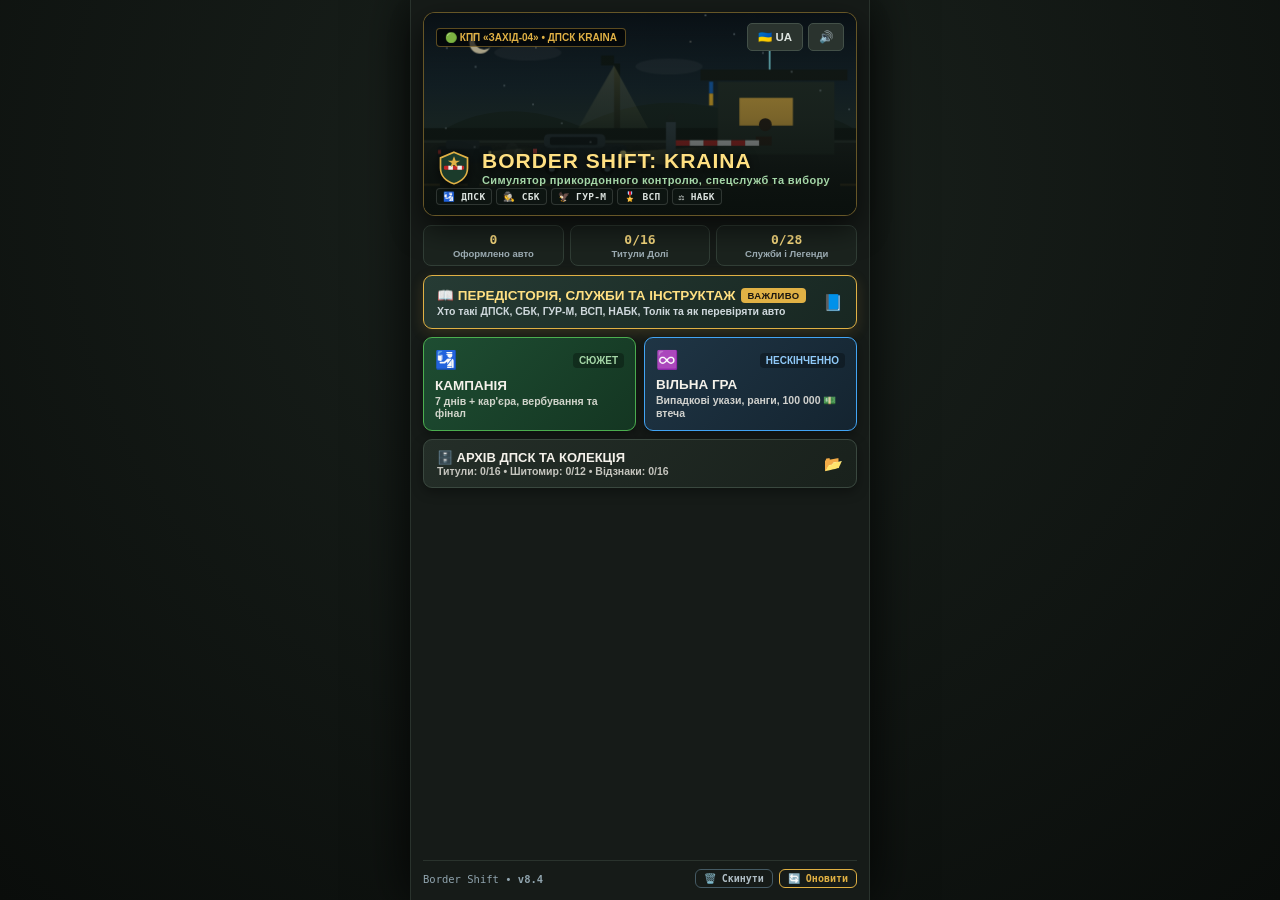
==== docs/index.html @ db13d2e6 "v8.4: high-stakes bribes & bounties + realistic 41-asset shop economy with 12 add-ons" ====
<!DOCTYPE html>
<html lang="uk">
<head>
  <meta charset="utf-8">
  <meta name="viewport" content="width=device-width, initial-scale=1.0">
  <meta name="theme-color" content="#1E2420">
  <meta name="apple-mobile-web-app-capable" content="yes">
  <meta name="apple-mobile-web-app-status-bar-style" content="black-translucent">
  <meta name="apple-mobile-web-app-title" content="Border Shift">
  <link rel="icon" type="image/svg+xml" href="data:image/svg+xml,%3Csvg xmlns='http://www.w3.org/2000/svg' viewBox='0 0 64 64'%3E%3Cdefs%3E%3ClinearGradient id='g' x1='0' y1='0' x2='1' y2='1'%3E%3Cstop offset='0' stop-color='%231B3B2B'/%3E%3Cstop offset='1' stop-color='%230E1914'/%3E%3C/linearGradient%3E%3C/defs%3E%3Cpath d='M32 4L56 14v18c0 14-10 24-24 28C18 56 8 46 8 32V14L32 4z' fill='url(%23g)' stroke='%23E0B145' stroke-width='3'/%3E%3Crect x='14' y='28' width='36' height='7' rx='2' fill='%23C62828'/%3E%3Crect x='22' y='28' width='8' height='7' fill='%23ECEFF1'/%3E%3Crect x='38' y='28' width='8' height='7' fill='%23ECEFF1'/%3E%3Cpolygon points='32,12 35,20 43,20 36,24 38,32 32,27 26,32 28,24 21,20 29,20' fill='%23E0B145'/%3E%3C/svg%3E">
  <link rel="manifest" href="./manifest.json">
  <link rel="stylesheet" href="./styles.css?v=8.4">
  <title>Border Shift: Kraina</title>
</head>
<body>
  <main id="app-shell" aria-live="polite"></main>

  <!-- Native modal dialog for Rules (light-dismissable) -->
  <dialog id="rules-dialog" closedby="any" aria-labelledby="rules-dialog-title">
    <h2 id="rules-dialog-title" style="color: #E0B145; font-size: 18px;">Директиви на зміну</h2>
    <div id="rules-dialog-body" style="display: flex; flex-direction: column; gap: 8px; font-size: 13px;"></div>
    <form method="dialog">
      <button type="submit" value="close" class="btn-mustard" style="width: 100%; padding: 10px;" autofocus>Зрозуміло / Got it</button>
    </form>
  </dialog>

  <!-- Native modal dialog for Wanted Mugshot Dossier (light-dismissable) -->
  <dialog id="wanted-dialog" closedby="any" aria-labelledby="wanted-dialog-title">
    <h2 id="wanted-dialog-title" style="color: #FF5252; font-size: 18px;">🎯 ДОВІДНИК РОЗШУКУ СБК</h2>
    <p id="wanted-dialog-sub" style="font-size: 12px; color: #CFD8DC;">Орієнтування на зміну: у цих осіб гарантовані порушення в документах або багажі.</p>
    <div id="wanted-dialog-list" style="display: flex; flex-direction: column; gap: 8px;"></div>
    <form method="dialog">
      <button type="submit" value="close" class="btn-mustard" style="width: 100%; padding: 10px;" autofocus>Закрити довідник</button>
    </form>
  </dialog>

  <!-- Native modal dialog for Air-Raid Siren -->
  <dialog id="siren-dialog" closedby="none" aria-labelledby="siren-dialog-title">
    <h2 id="siren-dialog-title" style="color: #FF5252; font-size: 18px; text-align: center;">🚨 ПОВІТРЯНА ТРИВОГА!</h2>
    <p id="siren-dialog-desc" style="font-size: 13px; line-height: 1.45; text-align: center;"></p>
    <div style="display: flex; flex-direction: column; gap: 8px;">
      <button type="button" id="btn-siren-shelter" class="btn-primary-blue" autofocus></button>
      <button type="button" id="btn-siren-work" class="btn-primary-red"></button>
    </div>
  </dialog>

  <!-- Native modal dialog for Mid-Shift Special Encounters -->
  <dialog id="encounter-dialog" closedby="none" aria-labelledby="encounter-dialog-title">
    <h2 id="encounter-dialog-title" style="color: #E0B145; font-size: 18px; text-align: center;"></h2>
    <div style="display: flex; justify-content: center;">
      <canvas id="encounter-canvas" width="90" height="90" style="width: 76px; height: 76px; border-radius: 6px; background: #D7CCC8; border: 1.5px solid #4E342E;"></canvas>
    </div>
    <p id="encounter-dialog-desc" style="font-size: 13px; line-height: 1.45; white-space: pre-line;"></p>
    <div id="encounter-options" style="display: flex; flex-direction: column; gap: 8px;"></div>
  </dialog>

  <script src="./game.js?v=8.4"></script>
</body>
</html>
---- docs/styles.css ----
:root {
  --bg-dark-olive: #161B18;
  --card-slate: #242C27;
  --desk-wood: #543B26;
  --desk-border: #382415;
  --paper-cream: #F1E8D2;
  --paper-manila: #E6D8B8;
  --paper-ink: #1B1916;
  --accent-mustard: #DFAF42;
  --stamp-green: #266D2A;
  --stamp-red: #B82323;
  --sbk-blue: #14539A;
  --text-light: #ECEFF1;
  --text-muted: #9EAEB5;
}

* {
  box-sizing: border-box;
  margin: 0;
  padding: 0;
}

body {
  background-color: #0D110F;
  background-image: radial-gradient(circle at 50% 20%, #1B231E 0%, #0A0D0B 100%);
  color: var(--text-light);
  font-family: -apple-system, BlinkMacSystemFont, "Segoe UI", Roboto, Helvetica, Arial, sans-serif;
  min-height: 100dvh;
  display: flex;
  justify-content: center;
  padding: env(safe-area-inset-top, 0px) env(safe-area-inset-right, 0px) env(safe-area-inset-bottom, 0px) env(safe-area-inset-left, 0px);
}

main#app-shell {
  width: 100%;
  max-width: 460px;
  min-height: 100dvh;
  background-color: var(--bg-dark-olive);
  border-left: 1px solid #2A332D;
  border-right: 1px solid #2A332D;
  display: flex;
  flex-direction: column;
  padding: 12px;
  gap: 8px;
  box-shadow: 0 0 48px rgba(0, 0, 0, 0.85);
}

button {
  font-family: inherit;
  cursor: pointer;
  touch-action: manipulation;
  border: none;
  border-radius: 6px;
  font-weight: 700;
  transition: transform 0.08s ease, filter 0.15s ease;
}

button:active:not(:disabled) {
  transform: translateY(1px) scale(0.985);
}

button:disabled {
  opacity: 0.45;
  cursor: not-allowed;
}

/* === MAIN MENU: OFFICIAL BORDER DOSSIER & PANORAMA === */
.menu-panorama-box {
  position: relative;
  height: 186px;
  border-radius: 8px;
  overflow: hidden;
  border: 2.5px solid #414F47;
  box-shadow: 0 4px 16px rgba(0, 0, 0, 0.55), inset 0 0 24px rgba(0, 0, 0, 0.75);
}

.menu-panorama-badge {
  position: absolute;
  top: 10px;
  left: 10px;
  background: rgba(13, 18, 15, 0.88);
  border: 1px solid var(--accent-mustard);
  padding: 3px 8px;
  border-radius: 4px;
  font-family: monospace;
  font-size: 10.5px;
  font-weight: 800;
  color: var(--accent-mustard);
  letter-spacing: 0.7px;
}

.menu-disclaimer {
  font-size: 10.5px;
  line-height: 1.35;
  color: #6B5B45;
  text-align: center;
  border-top: 1px dashed #B5A178;
  padding-top: 6px;
}

.stamp-btn-text {
  display: flex;
  flex-direction: column;
  align-items: flex-start;
  text-align: left;
  gap: 2px;
}

.stamp-btn-sub {
  font-size: 11px;
  font-weight: 600;
  text-transform: none;
  letter-spacing: 0;
  opacity: 0.9;
}

.dossier-folder {
  background-color: var(--paper-manila);
  background-image:
    linear-gradient(180deg, rgba(255,255,255,0.22) 0%, rgba(0,0,0,0.04) 100%),
    repeating-linear-gradient(0deg, transparent, transparent 23px, rgba(90, 70, 50, 0.07) 24px);
  color: var(--paper-ink);
  border-radius: 4px 10px 8px 8px;
  border: 2px solid #B5A178;
  box-shadow: 0 6px 18px rgba(0, 0, 0, 0.55);
  padding: 14px;
  position: relative;
  display: flex;
  flex-direction: column;
  gap: 10px;
}

.dossier-tab {
  display: inline-block;
  background-color: #D4C39E;
  color: var(--paper-ink);
  font-family: monospace;
  font-size: 11px;
  font-weight: 800;
  padding: 4px 12px;
  border-radius: 6px 6px 0 0;
  border: 2px solid #B5A178;
  border-bottom: none;
  margin-bottom: -10px;
  align-self: flex-start;
  letter-spacing: 0.5px;
}

.dossier-stamp-red {
  position: absolute;
  top: 12px;
  right: 12px;
  border: 2.5px solid rgba(184, 35, 35, 0.78);
  color: rgba(184, 35, 35, 0.82);
  font-family: monospace;
  font-size: 10px;
  font-weight: 900;
  padding: 2px 6px;
  border-radius: 3px;
  transform: rotate(-6deg);
  letter-spacing: 1px;
  pointer-events: none;
  text-transform: uppercase;
}

.dossier-order-card {
  background-color: var(--paper-cream);
  border: 1.5px solid #BFB08E;
  border-radius: 6px;
  padding: 11px 12px;
  display: flex;
  flex-direction: column;
  gap: 6px;
  box-shadow: 0 2px 5px rgba(0,0,0,0.08);
}

.dossier-order-header {
  display: flex;
  justify-content: space-between;
  align-items: center;
  border-bottom: 1px dashed #A89876;
  padding-bottom: 4px;
  font-family: monospace;
  font-size: 11px;
  color: #5C4B32;
}

.stamp-action-btn {
  display: flex;
  justify-content: space-between;
  align-items: center;
  width: 100%;
  padding: 11px 14px;
  border-radius: 5px;
  font-size: 14px;
  font-weight: 800;
  letter-spacing: 0.4px;
  text-transform: uppercase;
  box-shadow: 0 3px 0 rgba(0,0,0,0.35);
}

.stamp-action-green {
  background-color: var(--stamp-green);
  color: #FFFFFF;
  border: 1.5px solid #1B4F1E;
}

.stamp-action-ink {
  background-color: #2A342E;
  color: #F1E8D2;
  border: 1.5px solid #161C18;
}

.stamp-action-gold {
  background-color: #C9972C;
  color: #1B1916;
  border: 1.5px solid #8C6616;
}

.menu-control-strip {
  background-color: #1D2420;
  border: 1.5px solid #313B35;
  border-radius: 8px;
  padding: 8px 10px;
  display: flex;
  justify-content: space-between;
  align-items: center;
  gap: 6px;
}

.ctrl-pill {
  background-color: #2A332E;
  color: #DCE3DF;
  border: 1px solid #435048;
  padding: 6px 10px;
  border-radius: 5px;
  font-size: 11.5px;
  font-weight: 700;
}

/* === IN-GAME HUD & DESK === */
.top-bar {
  background-color: var(--card-slate);
  border: 1px solid #354039;
  border-radius: 8px;
  padding: 7px 10px;
  display: flex;
  flex-direction: column;
  gap: 4px;
}

.row-between {
  display: flex;
  justify-content: space-between;
  align-items: center;
  gap: 8px;
}

.card-slate {
  background-color: var(--card-slate);
  border: 1px solid #343F38;
  border-radius: 10px;
  padding: 13px;
}

.card-radio {
  background-color: #1E282C;
  border-left: 3px solid var(--accent-mustard);
  border-radius: 6px;
  padding: 11px;
}

.card-paper {
  background-color: var(--paper-cream);
  color: var(--paper-ink);
  border: 1.5px solid #BFB08E;
  border-radius: 8px;
  padding: 12px;
}

.btn-primary-green {
  background-color: var(--stamp-green);
  color: #FFFFFF;
  padding: 12px 14px;
  width: 100%;
  font-size: 15px;
  box-shadow: 0 3px 0 #17441A;
}

.btn-primary-red {
  background-color: var(--stamp-red);
  color: #FFFFFF;
  padding: 12px 14px;
  width: 100%;
  font-size: 15px;
  box-shadow: 0 3px 0 #781414;
}

.btn-primary-blue {
  background-color: var(--sbk-blue);
  color: #FFFFFF;
  padding: 12px 14px;
  width: 100%;
  font-size: 15px;
  box-shadow: 0 3px 0 #0C3261;
}

.btn-secondary {
  background-color: #323E38;
  color: #FFFFFF;
  padding: 10px 14px;
  width: 100%;
  font-size: 14px;
}

.btn-outline {
  background-color: transparent;
  border: 1.5px solid var(--accent-mustard);
  color: var(--accent-mustard);
  padding: 6px 10px;
  font-size: 12px;
}

.btn-mustard {
  background-color: var(--accent-mustard);
  color: var(--paper-ink);
  padding: 8px 12px;
  font-size: 12px;
}

.booth-row {
  display: flex;
  gap: 8px;
  height: 172px;
}

.booth-canvas-wrap {
  flex: 0 0 42%;
  height: 100%;
  border-radius: 8px;
  overflow: hidden;
  border: 2.5px solid #333E38;
  position: relative;
  cursor: pointer;
}

.booth-shake {
  animation: boothShake 0.34s ease-in-out;
}

@keyframes boothShake {
  0%, 100% { transform: translateX(0); }
  20% { transform: translateX(-4px) rotate(-0.8deg); }
  45% { transform: translateX(4px) rotate(0.8deg); }
  70% { transform: translateX(-3px); }
}

.reactions-bar {
  display: grid;
  grid-template-columns: repeat(4, 1fr);
  gap: 5px;
}

.reaction-btn {
  background-color: #252E29;
  color: #DCE3DF;
  border: 1px solid #3F4D45;
  padding: 6px 4px;
  border-radius: 6px;
  font-size: 11px;
  font-weight: 700;
  text-align: center;
  white-space: nowrap;
  overflow: hidden;
  text-overflow: ellipsis;
}

.reaction-btn.uv-on {
  background-color: #311B92;
  border-color: #B388FF;
  color: #E0F7FA;
  box-shadow: 0 0 10px rgba(179, 136, 255, 0.45);
}

.reaction-btn.done {
  background-color: #1F3526;
  border-color: #4CAF50;
  color: #A5D6A7;
}

.passport-photo-btn {
  padding: 2px;
  border-radius: 5px;
  background: #D7CCC8;
  border: 1.5px solid #4E342E;
  display: inline-flex;
  align-items: center;
  justify-content: center;
}

.passport-photo-btn.spotted {
  border-color: var(--stamp-red);
  box-shadow: 0 0 0 2px rgba(184, 35, 35, 0.4);
}

#booth-canvas,
#menu-canvas {
  width: 100%;
  height: 100%;
  display: block;
}

.dialogue-box {
  flex: 1;
  background-color: var(--card-slate);
  border: 1px solid #354039;
  border-radius: 8px;
  padding: 8px;
  display: flex;
  flex-direction: column;
  justify-content: space-between;
  overflow: hidden;
}

.dialogue-scroll {
  overflow-y: auto;
  flex: 1;
  padding-right: 2px;
}

.desk-area {
  flex: 1;
  background-color: var(--desk-wood);
  border: 2px solid var(--desk-border);
  border-radius: 10px;
  padding: 8px;
  display: flex;
  flex-direction: column;
  justify-content: space-between;
  gap: 6px;
}

.doc-tabs {
  display: flex;
  gap: 6px;
  overflow-x: auto;
}

.doc-tab {
  background-color: var(--desk-border);
  color: #D7CCC8;
  padding: 5px 9px;
  border-radius: 6px 6px 2px 2px;
  font-size: 11px;
  white-space: nowrap;
}

.doc-tab.active {
  background-color: var(--paper-cream);
  color: var(--paper-ink);
}

@keyframes docUnfold {
  0% { opacity: 0.45; transform: scaleY(0.92) translateY(4px); }
  100% { opacity: 1; transform: scaleY(1) translateY(0); }
}

.doc-paper {
  flex: 1;
  background-color: var(--paper-cream);
  color: var(--paper-ink);
  border-radius: 6px;
  padding: 10px;
  overflow-y: auto;
  display: flex;
  flex-direction: column;
  gap: 5px;
  box-shadow: inset 0 0 10px rgba(90, 65, 40, 0.12);
  transition: background-color 0.2s ease, color 0.2s ease;
}

.doc-paper.doc-unfold {
  animation: docUnfold 0.18s ease-out;
}

.doc-paper.doc-theme-kraina {
  background: linear-gradient(180deg, #E8F1FA 0%, #F5F8FC 100%);
  border-top: 6px solid #1565C0;
}
.doc-paper.doc-theme-foreign-burgundy {
  background: linear-gradient(180deg, #FBF3EF 0%, #F6ECE4 100%);
  border-top: 6px solid #6D1B2D;
}
.doc-paper.doc-theme-foreign-green {
  background: linear-gradient(180deg, #EFF7F2 0%, #E7F1EB 100%);
  border-top: 6px solid #1B4D3E;
}
.doc-paper.doc-theme-foreign-slate {
  background: linear-gradient(180deg, #F1F3F6 0%, #E8ECEF 100%);
  border-top: 6px solid #2B2D42;
}
.doc-paper.doc-theme-customs {
  background: linear-gradient(180deg, #FFF9E6 0%, #F7EED0 100%);
  border-top: 6px solid #B7811E;
}
.doc-paper.doc-theme-oblik {
  background: linear-gradient(180deg, #E8F5E9 0%, #E0F2F1 100%);
  border-top: 6px solid #2E7D32;
}
.doc-paper.doc-theme-cert {
  background: #FAF6EC;
  border-top: 6px solid #5D4037;
}

.doc-tab.tab-kraina { background-color: #102A43; color: #FFE082; border-bottom: 2px solid #E0B145; }
.doc-tab.tab-foreign-burgundy { background-color: #5D1A2B; color: #FDE8E8; border-bottom: 2px solid #E57373; }
.doc-tab.tab-foreign-green { background-color: #1B4332; color: #D8F3DC; border-bottom: 2px solid #81C784; }
.doc-tab.tab-foreign-slate { background-color: #2B2D42; color: #EDF2F4; border-bottom: 2px solid #90A4AE; }
.doc-tab.tab-customs { background-color: #6D4C1D; color: #FFF8E1; border-bottom: 2px solid #FFD54F; }
.doc-tab.tab-oblik { background-color: #1B3B2B; color: #A5D6A7; border-bottom: 2px solid #66BB6A; }
.doc-tab.active { outline: 2px solid #E0B145; font-weight: 800; transform: translateY(-1px); }

.doc-paper.uv-mode {
  position: relative;
  background-color: #1A1635;
  color: #D1C4E9;
  box-shadow: inset 0 0 18px rgba(101, 31, 255, 0.45);
}

.uv-lens-overlay {
  position: absolute;
  inset: 0;
  pointer-events: none;
  border-radius: inherit;
  z-index: 2;
  background: radial-gradient(circle 92px at var(--uv-x, 50%) var(--uv-y, 48%), rgba(179, 136, 255, 0.28) 0%, rgba(101, 31, 255, 0.12) 48%, rgba(8, 5, 18, 0.62) 100%);
}

/* === OBLIK+ LIVE QR WIDGET === */
.oblik-qr-box {
  display: flex;
  gap: 10px;
  align-items: center;
  background: rgba(15, 32, 22, 0.85);
  border: 1.5px solid #2E7D32;
  border-radius: 6px;
  padding: 7px;
  margin-top: 2px;
}

.oblik-qr-canvas {
  width: 64px;
  height: 64px;
  background: #FFFFFF;
  border-radius: 4px;
  padding: 2px;
  flex-shrink: 0;
}

@keyframes pulseLiveDot {
  0%, 100% { opacity: 1; transform: scale(1); }
  50% { opacity: 0.45; transform: scale(0.8); }
}

.oblik-live-dot {
  display: inline-block;
  width: 7px;
  height: 7px;
  border-radius: 50%;
  background: #00E676;
  animation: pulseLiveDot 1.1s infinite;
  margin-right: 4px;
}

.oblik-frozen-dot {
  display: inline-block;
  width: 7px;
  height: 7px;
  border-radius: 50%;
  background: #90A4AE;
  margin-right: 4px;
}

.oblik-scan-btn {
  position: relative;
  overflow: hidden;
  background: #1B5E20;
  color: #E8F5E9;
  border: 1px solid #66BB6A;
  border-radius: 5px;
  padding: 5px 8px;
  font-size: 11px;
  font-weight: 800;
  width: 100%;
  text-align: center;
  user-select: none;
}

.oblik-scan-bar {
  position: absolute;
  left: 0;
  top: 0;
  bottom: 0;
  width: 0%;
  background: rgba(105, 240, 174, 0.35);
  pointer-events: none;
  transition: width 0.45s linear;
}

.doc-paper.uv-mode .doc-field-row span:first-child {
  color: #9575CD !important;
}

.doc-paper.uv-mode .doc-field-row span:last-child {
  color: #E0F7FA !important;
}

.doc-paper.uv-mode .seal-stamp {
  border-color: #00E5FF;
  color: #00E5FF;
}

.doc-paper.uv-mode .seal-stamp.forged-uv {
  border-color: #FF4081;
  color: #FF4081;
}

.uv-watermark {
  font-family: monospace;
  font-size: 10.5px;
  font-weight: 800;
  padding: 3px 6px;
  border-radius: 4px;
  align-self: flex-end;
  letter-spacing: 0.4px;
}

.doc-field-row {
  display: flex;
  justify-content: space-between;
  align-items: flex-start;
  gap: 8px;
  padding: 4px 6px;
  border-radius: 4px;
  cursor: pointer;
  width: 100%;
  text-align: left;
  background: transparent;
}

.doc-field-row.spotted {
  background-color: rgba(198, 40, 40, 0.2);
}

.seal-stamp {
  align-self: flex-end;
  border: 2px solid var(--sbk-blue);
  color: var(--sbk-blue);
  background: transparent;
  padding: 4px 8px;
  border-radius: 4px;
  font-size: 11px;
  font-weight: 800;
  transform: rotate(-2deg);
}

.seal-stamp.forged-spotted {
  border-color: var(--stamp-red);
  color: var(--stamp-red);
}

.stamps-bar {
  display: grid;
  grid-template-columns: 1fr 1fr 0.95fr;
  gap: 8px;
}

.desk-table-surface {
  flex: 1;
  min-height: 170px;
  background: radial-gradient(circle at 50% 35%, #4A3928 0%, #2F2318 100%);
  border: 1px dashed rgba(224, 177, 69, 0.28);
  border-radius: 6px;
  padding: 12px 10px;
  display: grid;
  grid-template-columns: repeat(2, 1fr);
  gap: 10px;
  align-content: center;
}

.desk-doc-item {
  border-radius: 6px;
  padding: 10px 8px;
  display: flex;
  flex-direction: column;
  align-items: flex-start;
  justify-content: space-between;
  min-height: 76px;
  text-align: left;
  box-shadow: 0 5px 12px rgba(0, 0, 0, 0.45), inset 0 1px 0 rgba(255, 255, 255, 0.18);
  transition: transform 0.14s ease, box-shadow 0.14s ease;
  position: relative;
}
.desk-doc-item:hover { transform: translateY(-2px) scale(1.02); box-shadow: 0 8px 16px rgba(0, 0, 0, 0.55); }
.desk-doc-item:nth-child(odd) { transform: rotate(-1.2deg); }
.desk-doc-item:nth-child(even) { transform: rotate(1.1deg); }
.desk-doc-item:hover:nth-child(odd), .desk-doc-item:hover:nth-child(even) { transform: translateY(-2px) rotate(0deg); }

.shift-log-box {
  position: relative;
  height: 44px;
  min-height: 44px;
  background: #131915;
  border: 1px solid #2E3B33;
  border-radius: 6px;
  padding: 4px 8px;
  display: flex;
  align-items: center;
  justify-content: space-between;
  gap: 6px;
}

.shift-log-lines {
  flex: 1;
  min-width: 0;
  display: flex;
  flex-direction: column;
  justify-content: center;
  gap: 2px;
}

.shift-log-line {
  font-size: 11px;
  line-height: 1.25;
  white-space: nowrap;
  overflow: hidden;
  text-overflow: ellipsis;
  font-weight: 600;
}

.shift-log-drawer {
  position: absolute;
  top: 0;
  left: 0;
  right: 0;
  max-height: 210px;
  overflow-y: auto;
  z-index: 65;
  background: #151C17;
  border: 1.5px solid #E0B145;
  border-radius: 6px;
  padding: 7px 9px;
  display: flex;
  flex-direction: column;
  gap: 5px;
  box-shadow: 0 10px 26px rgba(0, 0, 0, 0.85);
}

.game-menu-wrap {
  position: relative;
  display: flex;
  flex-direction: column;
  flex: 1;
  gap: 10px;
  justify-content: space-between;
}

.game-menu-hero {
  position: relative;
  border-radius: 12px;
  overflow: hidden;
  border: 1.5px solid rgba(224, 177, 69, 0.42);
  box-shadow: 0 12px 30px rgba(0, 0, 0, 0.65);
  background: #0D1512;
  min-height: 204px;
}

.game-menu-hero canvas {
  width: 100%;
  height: 204px;
  display: block;
}

.game-menu-hero-overlay {
  position: absolute;
  inset: 0;
  background: linear-gradient(180deg, rgba(10,16,13,0.22) 0%, rgba(10,16,13,0.48) 52%, rgba(10,16,13,0.95) 100%);
  display: flex;
  flex-direction: column;
  justify-content: space-between;
  padding: 10px 12px;
  gap: 6px;
}

.game-menu-brand {
  display: flex;
  align-items: center;
  gap: 10px;
}

.game-menu-title {
  font-size: 21px;
  font-weight: 900;
  letter-spacing: 1px;
  color: #FFE082;
  text-shadow: 0 2px 10px rgba(0,0,0,0.85);
  line-height: 1.05;
}

.game-menu-sub {
  font-size: 11px;
  font-weight: 700;
  color: #A5D6A7;
  letter-spacing: 0.4px;
  margin-top: 2px;
}

.menu-faction-strip {
  display: flex;
  flex-wrap: wrap;
  gap: 4px;
  margin-top: 2px;
}

.menu-faction-pill {
  font-size: 9.5px;
  font-weight: 800;
  font-family: monospace;
  color: #DCE3DF;
  background: rgba(15, 23, 19, 0.78);
  border: 1px solid rgba(255, 255, 255, 0.14);
  border-radius: 4px;
  padding: 2px 6px;
  letter-spacing: 0.3px;
}

.menu-dossier-strip {
  display: grid;
  grid-template-columns: repeat(3, 1fr);
  gap: 6px;
}

.menu-dossier-cell {
  background: #1B231E;
  border: 1px solid #313E36;
  border-radius: 8px;
  padding: 6px 8px;
  text-align: center;
  display: flex;
  flex-direction: column;
  gap: 1px;
}

.menu-dossier-val {
  font-size: 13px;
  font-weight: 900;
  color: #FFE082;
  font-family: monospace;
}

.menu-dossier-lbl {
  font-size: 9.5px;
  color: #9EAEB5;
  font-weight: 700;
}

.game-menu-actions {
  display: flex;
  flex-direction: column;
  gap: 8px;
}

.menu-modes-grid {
  display: grid;
  grid-template-columns: 1fr 1fr;
  gap: 8px;
}

.menu-modes-grid .game-btn {
  flex-direction: column;
  align-items: flex-start;
  justify-content: space-between;
  min-height: 92px;
  padding: 11px 11px;
  gap: 6px;
}

.game-btn {
  display: flex;
  align-items: center;
  justify-content: space-between;
  gap: 10px;
  width: 100%;
  padding: 11px 13px;
  border-radius: 9px;
  text-align: left;
  color: #F4F1EA;
  background: linear-gradient(135deg, #242E28 0%, #19211C 100%);
  border: 1px solid #3A483F;
  box-shadow: 0 4px 12px rgba(0,0,0,0.35);
}
.game-btn:hover { filter: brightness(1.1); transform: translateY(-1px); }
.game-btn-primary {
  background: linear-gradient(135deg, #1E4D32 0%, #143622 100%);
  border-color: #4CAF50;
}
.game-btn-sandbox {
  background: linear-gradient(135deg, #1F3545 0%, #142430 100%);
  border-color: #42A5F5;
}
.game-btn-gold {
  background: linear-gradient(135deg, #5A4518 0%, #382A0D 100%);
  border-color: #E0B145;
  color: #FFF3CD;
}
.game-btn-onboard {
  background: linear-gradient(135deg, #263B34 0%, #182722 100%);
  border: 1.5px solid #E0B145;
  box-shadow: 0 4px 14px rgba(224, 177, 69, 0.16);
}
.menu-badge-new {
  display: inline-block;
  background: #E0B145;
  color: #1A1610;
  font-size: 9.5px;
  font-weight: 900;
  padding: 2px 6px;
  border-radius: 4px;
  letter-spacing: 0.4px;
  animation: pulseBadge 1.8s ease-in-out infinite;
}
@keyframes pulseBadge {
  0%, 100% { opacity: 1; transform: scale(1); }
  50% { opacity: 0.78; transform: scale(0.96); }
}

/* === ONBOARDING & BACKSTORY SCREEN === */
.onboard-tabs {
  display: grid;
  grid-template-columns: repeat(4, 1fr);
  gap: 5px;
}

.onboard-scroll {
  display: flex;
  flex-direction: column;
  gap: 8px;
  overflow-y: auto;
  max-height: calc(100dvh - 255px);
  min-height: 220px;
  padding-right: 3px;
}

.onboard-agency-card {
  background-color: #1D2521;
  border: 1px solid #35433B;
  border-left: 4px solid #E0B145;
  border-radius: 8px;
  padding: 10px 11px;
  display: flex;
  gap: 10px;
  align-items: flex-start;
}

.onboard-agency-icon {
  width: 44px;
  height: 44px;
  border-radius: 8px;
  background: #121815;
  border: 1px solid #3A483F;
  display: flex;
  align-items: center;
  justify-content: center;
  font-size: 21px;
  flex-shrink: 0;
  overflow: hidden;
}

.shop-cat-grid {
  display: grid;
  grid-template-columns: repeat(4, 1fr);
  gap: 5px;
  margin-bottom: 6px;
}

.shop-cat-grid button {
  padding: 6px 4px;
  font-size: 10.5px;
  white-space: nowrap;
  overflow: hidden;
  text-overflow: ellipsis;
}

.evening-scroll-list {
  display: flex;
  flex-direction: column;
  gap: 8px;
  height: calc(100dvh - 360px);
  min-height: 220px;
  max-height: 440px;
  overflow-y: auto;
  padding-right: 3px;
}

.toast-banner {
  border-radius: 6px;
  padding: 5px 10px;
  font-size: 11px;
  display: flex;
  justify-content: space-between;
  align-items: center;
  gap: 8px;
}

.radar-alert {
  background-color: #4A1C1C;
  color: #FF8A80;
  border-radius: 5px;
  padding: 4px 8px;
  font-size: 11px;
  font-weight: 700;
}

.epilogue-dossier {
  background-color: var(--paper-manila);
  color: var(--paper-ink);
  border: 2px solid #A8946D;
  border-radius: 8px;
  padding: 14px;
  display: flex;
  flex-direction: column;
  gap: 10px;
  position: relative;
  box-shadow: 0 6px 20px rgba(0, 0, 0, 0.5);
}

.epilogue-block {
  background-color: var(--paper-cream);
  border-left: 3px solid #795548;
  border-radius: 4px;
  padding: 8px 10px;
  font-size: 12.5px;
  line-height: 1.45;
  text-align: left;
}

.epilogue-block-title {
  font-family: monospace;
  font-size: 10.5px;
  font-weight: 800;
  color: #5D4037;
  text-transform: uppercase;
  margin-bottom: 3px;
}

.menu-stats-pill {
  background: rgba(27, 25, 22, 0.08);
  border: 1px dashed #8C7A5B;
  border-radius: 5px;
  padding: 5px 8px;
  font-family: monospace;
  font-size: 11px;
  color: #4E342E;
  display: flex;
  justify-content: space-between;
  align-items: center;
}

/* === ARCHIVE & COLLECTION SCREEN === */
.archive-tabs {
  display: grid;
  grid-template-columns: repeat(4, 1fr);
  gap: 5px;
}

.archive-list {
  display: flex;
  flex-direction: column;
  gap: 8px;
  overflow-y: auto;
  max-height: calc(100dvh - 205px);
  padding-right: 2px;
}

.archive-card {
  background-color: var(--paper-cream);
  color: var(--paper-ink);
  border: 1.5px solid #BFB08E;
  border-left: 4px solid var(--stamp-green);
  border-radius: 6px;
  padding: 9px 11px;
  display: flex;
  gap: 10px;
  align-items: center;
}

.archive-card.locked {
  background-color: #202723;
  color: #9EAEB5;
  border-color: #354039;
  border-left: 4px solid #546E7A;
}

.archive-portrait-box {
  width: 52px;
  height: 52px;
  border-radius: 6px;
  background: #D7CCC8;
  border: 1.5px solid #4E342E;
  flex-shrink: 0;
  overflow: hidden;
  display: flex;
  align-items: center;
  justify-content: center;
  font-size: 20px;
}

.archive-card.locked .archive-portrait-box {
  background: #141916;
  border-color: #354039;
}

.stat-grid {
  display: grid;
  grid-template-columns: 1fr 1fr;
  gap: 8px;
}

.stat-box {
  background-color: var(--paper-cream);
  color: var(--paper-ink);
  border: 1.5px solid #BFB08E;
  border-radius: 6px;
  padding: 10px;
  text-align: center;
}

/* Native <dialog> styling per modern-web-guidance */
dialog[open] {
  display: flex;
  flex-direction: column;
  gap: 12px;
  margin: auto;
  width: min(92vw, 410px);
  max-height: 86dvh;
  overflow-y: auto;
  background-color: var(--card-slate);
  color: var(--text-light);
  border: 2px solid var(--accent-mustard);
  border-radius: 12px;
  padding: 18px;
}

dialog:modal {
  overscroll-behavior: contain;
}

dialog::backdrop {
  background-color: rgba(10, 14, 12, 0.84);
  overflow: hidden;
  overscroll-behavior: contain;
}

/* === POINT-OUT INSPECTION MODE === */
.inspect-hint-bar {
  background-color: #2B1A17;
  border: 1px solid #FF7043;
  border-radius: 6px;
  padding: 5px 8px;
  font-size: 11px;
  font-weight: 700;
  color: #FFE0B2;
  display: flex;
  justify-content: space-between;
  align-items: center;
  gap: 6px;
}

.booth-vehicle-tag {
  background: rgba(255, 255, 255, 0.04);
  border: 1px solid transparent;
  border-radius: 4px;
  padding: 2px 5px;
  color: #B0BEC5;
  font-size: 11px;
  text-align: left;
  width: 100%;
  margin-bottom: 4px;
}

.inspect-mode .doc-field-row,
.inspect-mode .seal-stamp,
.inspect-mode #btn-passport-photo,
.inspect-mode .booth-vehicle-tag,
.inspect-mode #booth-wrap {
  cursor: crosshair;
  outline: 1.5px dashed rgba(255, 112, 67, 0.55);
  outline-offset: 1px;
}

.inspect-mode .doc-field-row:hover,
.inspect-mode .seal-stamp:hover,
.inspect-mode #btn-passport-photo:hover,
.inspect-mode .booth-vehicle-tag:hover,
.inspect-mode #booth-wrap:hover {
  outline: 2px solid #FF5252;
  background-color: rgba(255, 82, 82, 0.12);
}
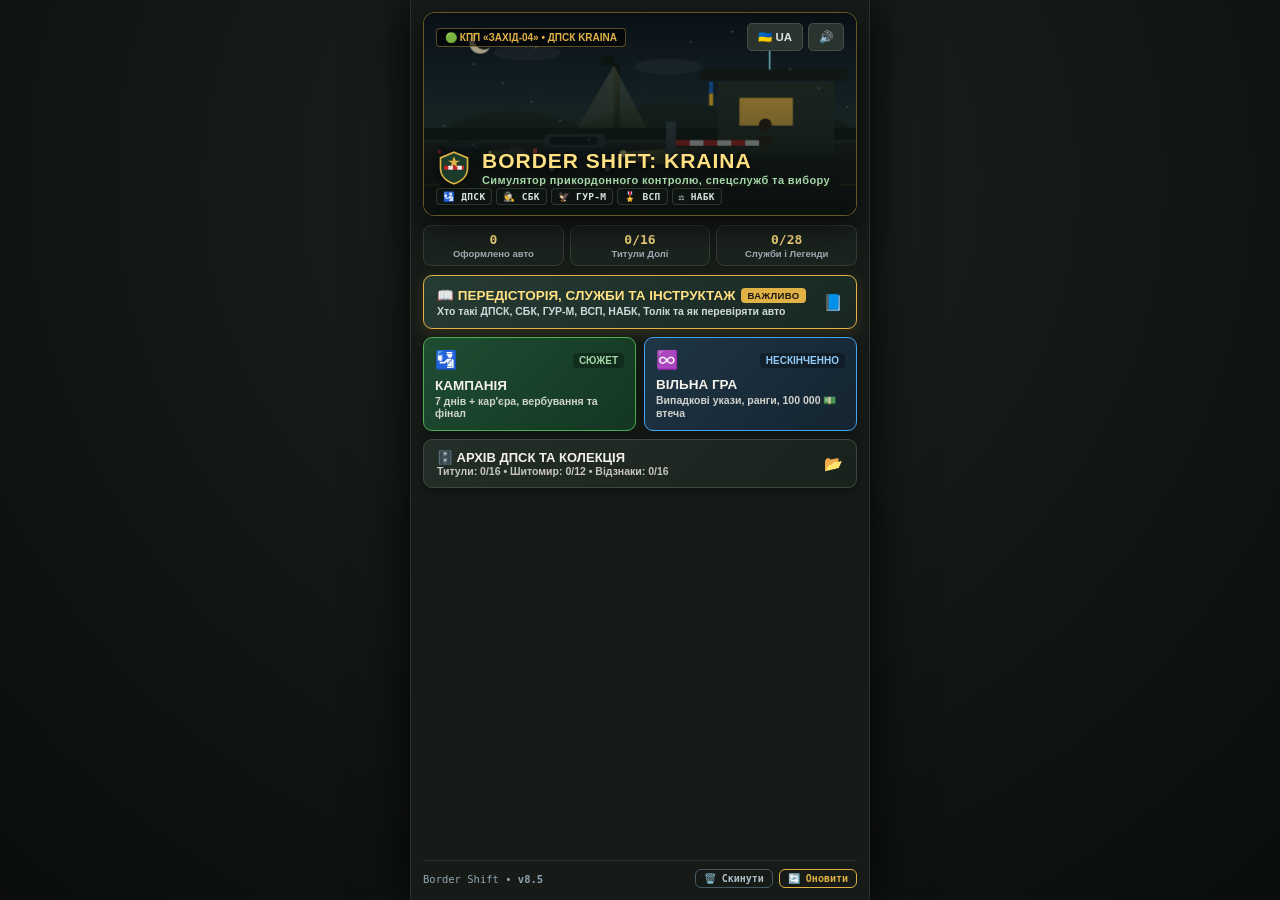
==== commit f97c31ef: "v8.5: modular docs/src split, asset bundle sync script, Android WebView APK" ====
--- a/docs/index.html
+++ b/docs/index.html
@@ -9,7 +9,7 @@
   <meta name="apple-mobile-web-app-title" content="Border Shift">
   <link rel="icon" type="image/svg+xml" href="data:image/svg+xml,%3Csvg xmlns='http://www.w3.org/2000/svg' viewBox='0 0 64 64'%3E%3Cdefs%3E%3ClinearGradient id='g' x1='0' y1='0' x2='1' y2='1'%3E%3Cstop offset='0' stop-color='%231B3B2B'/%3E%3Cstop offset='1' stop-color='%230E1914'/%3E%3C/linearGradient%3E%3C/defs%3E%3Cpath d='M32 4L56 14v18c0 14-10 24-24 28C18 56 8 46 8 32V14L32 4z' fill='url(%23g)' stroke='%23E0B145' stroke-width='3'/%3E%3Crect x='14' y='28' width='36' height='7' rx='2' fill='%23C62828'/%3E%3Crect x='22' y='28' width='8' height='7' fill='%23ECEFF1'/%3E%3Crect x='38' y='28' width='8' height='7' fill='%23ECEFF1'/%3E%3Cpolygon points='32,12 35,20 43,20 36,24 38,32 32,27 26,32 28,24 21,20 29,20' fill='%23E0B145'/%3E%3C/svg%3E">
   <link rel="manifest" href="./manifest.json">
-  <link rel="stylesheet" href="./styles.css?v=8.4">
+  <link rel="stylesheet" href="./styles.css?v=8.5">
   <title>Border Shift: Kraina</title>
 </head>
 <body>
@@ -54,6 +54,6 @@
     <div id="encounter-options" style="display: flex; flex-direction: column; gap: 8px;"></div>
   </dialog>
 
-  <script src="./game.js?v=8.4"></script>
+  <script src="./game.js?v=8.5"></script>
 </body>
 </html>
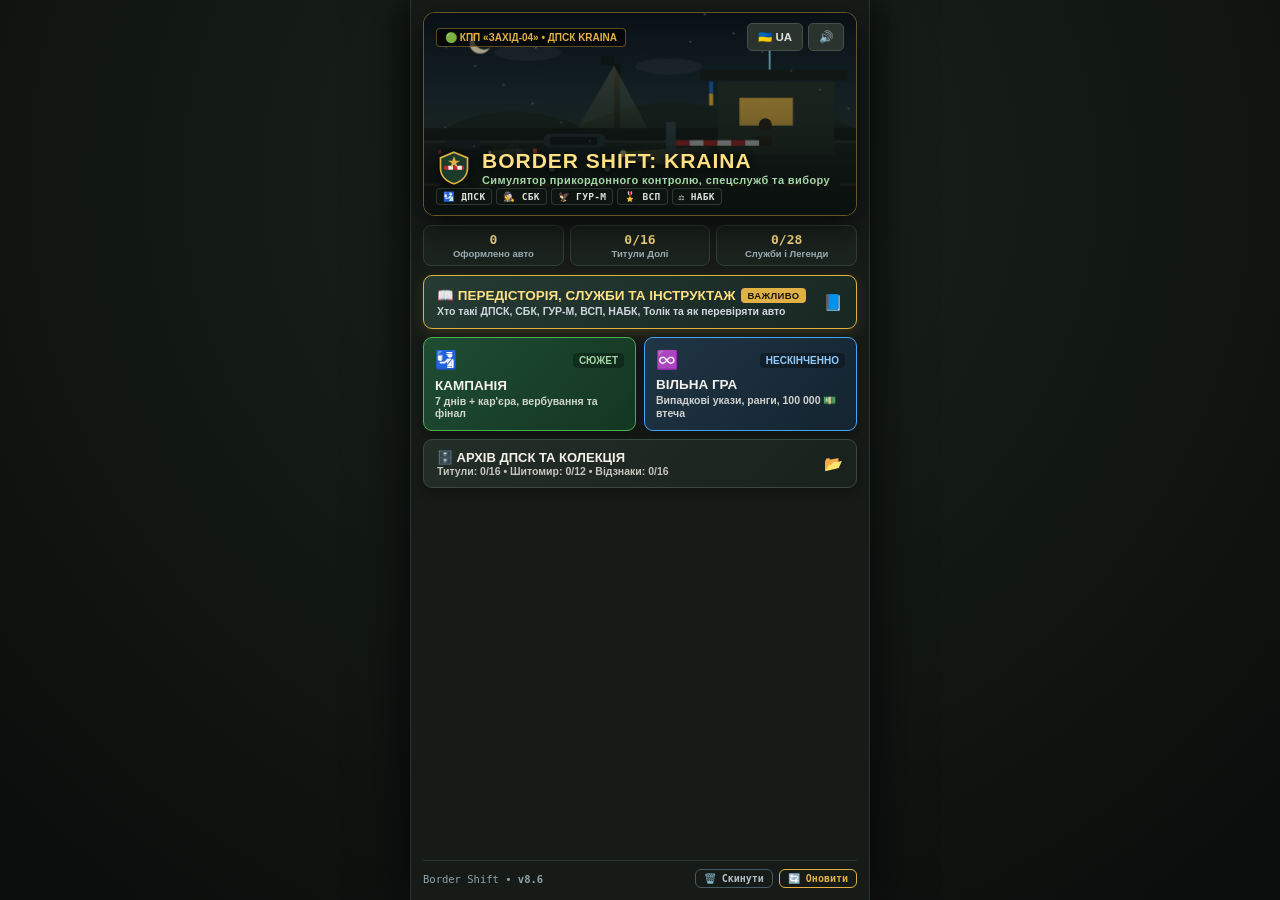
==== commit fc525451: "v8.6: upgraded Knock intimidation & interactive UV lamp mechanics + Android APK" ====
--- a/docs/index.html
+++ b/docs/index.html
@@ -9,7 +9,7 @@
   <meta name="apple-mobile-web-app-title" content="Border Shift">
   <link rel="icon" type="image/svg+xml" href="data:image/svg+xml,%3Csvg xmlns='http://www.w3.org/2000/svg' viewBox='0 0 64 64'%3E%3Cdefs%3E%3ClinearGradient id='g' x1='0' y1='0' x2='1' y2='1'%3E%3Cstop offset='0' stop-color='%231B3B2B'/%3E%3Cstop offset='1' stop-color='%230E1914'/%3E%3C/linearGradient%3E%3C/defs%3E%3Cpath d='M32 4L56 14v18c0 14-10 24-24 28C18 56 8 46 8 32V14L32 4z' fill='url(%23g)' stroke='%23E0B145' stroke-width='3'/%3E%3Crect x='14' y='28' width='36' height='7' rx='2' fill='%23C62828'/%3E%3Crect x='22' y='28' width='8' height='7' fill='%23ECEFF1'/%3E%3Crect x='38' y='28' width='8' height='7' fill='%23ECEFF1'/%3E%3Cpolygon points='32,12 35,20 43,20 36,24 38,32 32,27 26,32 28,24 21,20 29,20' fill='%23E0B145'/%3E%3C/svg%3E">
   <link rel="manifest" href="./manifest.json">
-  <link rel="stylesheet" href="./styles.css?v=8.5">
+  <link rel="stylesheet" href="./styles.css?v=8.6">
   <title>Border Shift: Kraina</title>
 </head>
 <body>
@@ -54,6 +54,6 @@
     <div id="encounter-options" style="display: flex; flex-direction: column; gap: 8px;"></div>
   </dialog>
 
-  <script src="./game.js?v=8.5"></script>
+  <script src="./game.js?v=8.6"></script>
 </body>
 </html>
--- a/docs/styles.css
+++ b/docs/styles.css
@@ -536,6 +536,10 @@
   background: radial-gradient(circle 92px at var(--uv-x, 50%) var(--uv-y, 48%), rgba(179, 136, 255, 0.28) 0%, rgba(101, 31, 255, 0.12) 48%, rgba(8, 5, 18, 0.62) 100%);
 }
 
+.doc-paper.uv-mode.uv-pro .uv-lens-overlay {
+  background: radial-gradient(circle 145px at var(--uv-x, 50%) var(--uv-y, 48%), rgba(0, 229, 255, 0.30) 0%, rgba(179, 136, 255, 0.18) 54%, rgba(8, 5, 18, 0.45) 100%);
+}
+
 /* === OBLIK+ LIVE QR WIDGET === */
 .oblik-qr-box {
   display: flex;
@@ -633,6 +637,74 @@
   border-radius: 4px;
   align-self: flex-end;
   letter-spacing: 0.4px;
+}
+
+.doc-paper.uv-mode .doc-field-row.uv-tampered {
+  border: 1.5px dashed #FF4081;
+  background: rgba(255, 64, 129, 0.16);
+  box-shadow: 0 0 8px rgba(255, 64, 129, 0.28);
+}
+
+.uv-field-badge {
+  display: inline-block;
+  margin-left: 5px;
+  padding: 1px 5px;
+  border-radius: 4px;
+  background: #880E4F;
+  color: #FF80AB;
+  font-size: 9.5px;
+  font-weight: 900;
+  letter-spacing: 0.3px;
+  vertical-align: middle;
+}
+
+.uv-interactive-btn {
+  display: flex;
+  align-items: center;
+  justify-content: space-between;
+  gap: 6px;
+  width: 100%;
+  padding: 6px 8px;
+  border-radius: 6px;
+  font-family: monospace;
+  font-size: 11px;
+  font-weight: 800;
+  cursor: pointer;
+  text-align: left;
+  background: rgba(18, 12, 42, 0.88);
+  border: 1.5px solid #00E5FF;
+  color: #80F9FF;
+  box-shadow: 0 0 10px rgba(0, 229, 255, 0.22);
+}
+
+.uv-interactive-btn.uv-claimed {
+  opacity: 0.72;
+  border-style: dashed;
+  cursor: default;
+  box-shadow: none;
+}
+
+.intimidate-feedback-banner {
+  border-radius: 6px;
+  padding: 6px 9px;
+  font-size: 11px;
+  font-weight: 800;
+  line-height: 1.3;
+  display: flex;
+  align-items: center;
+  gap: 6px;
+}
+
+.intimidate-feedback-banner.tell {
+  background: #271E12;
+  border: 1.5px solid #FFB300;
+  color: #FFE082;
+}
+
+.intimidate-feedback-banner.offended {
+  background: #2B1416;
+  border: 1.5px solid #EF5350;
+  color: #FFCDD2;
 }
 
 .doc-field-row {
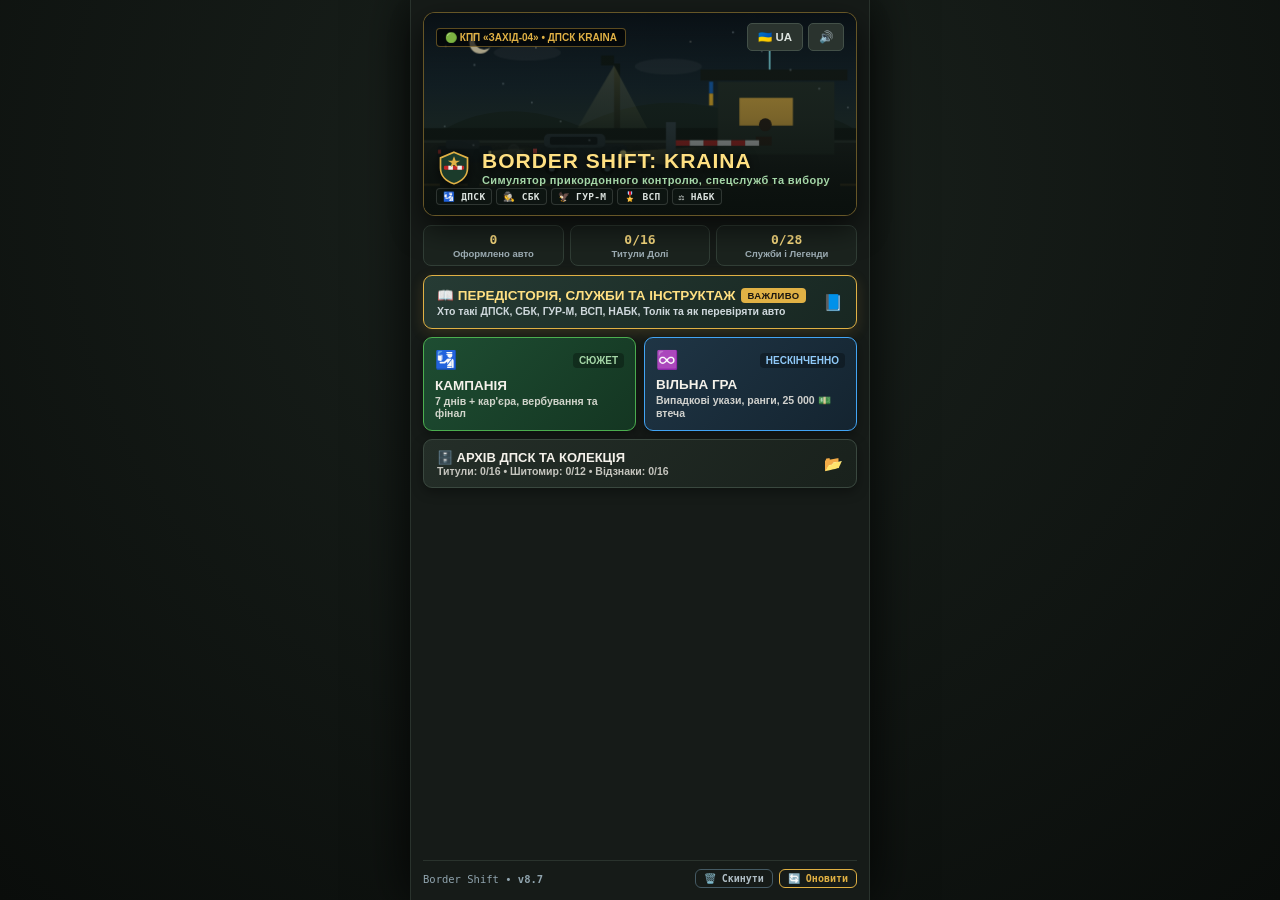
==== commit 4f147be1: "v8.7: realistic economy rebalance & fair NABK surveillance/arrest threshold" ====
--- a/docs/index.html
+++ b/docs/index.html
@@ -9,7 +9,7 @@
   <meta name="apple-mobile-web-app-title" content="Border Shift">
   <link rel="icon" type="image/svg+xml" href="data:image/svg+xml,%3Csvg xmlns='http://www.w3.org/2000/svg' viewBox='0 0 64 64'%3E%3Cdefs%3E%3ClinearGradient id='g' x1='0' y1='0' x2='1' y2='1'%3E%3Cstop offset='0' stop-color='%231B3B2B'/%3E%3Cstop offset='1' stop-color='%230E1914'/%3E%3C/linearGradient%3E%3C/defs%3E%3Cpath d='M32 4L56 14v18c0 14-10 24-24 28C18 56 8 46 8 32V14L32 4z' fill='url(%23g)' stroke='%23E0B145' stroke-width='3'/%3E%3Crect x='14' y='28' width='36' height='7' rx='2' fill='%23C62828'/%3E%3Crect x='22' y='28' width='8' height='7' fill='%23ECEFF1'/%3E%3Crect x='38' y='28' width='8' height='7' fill='%23ECEFF1'/%3E%3Cpolygon points='32,12 35,20 43,20 36,24 38,32 32,27 26,32 28,24 21,20 29,20' fill='%23E0B145'/%3E%3C/svg%3E">
   <link rel="manifest" href="./manifest.json">
-  <link rel="stylesheet" href="./styles.css?v=8.6">
+  <link rel="stylesheet" href="./styles.css?v=8.7">
   <title>Border Shift: Kraina</title>
 </head>
 <body>
@@ -54,6 +54,6 @@
     <div id="encounter-options" style="display: flex; flex-direction: column; gap: 8px;"></div>
   </dialog>
 
-  <script src="./game.js?v=8.6"></script>
+  <script src="./game.js?v=8.7"></script>
 </body>
 </html>
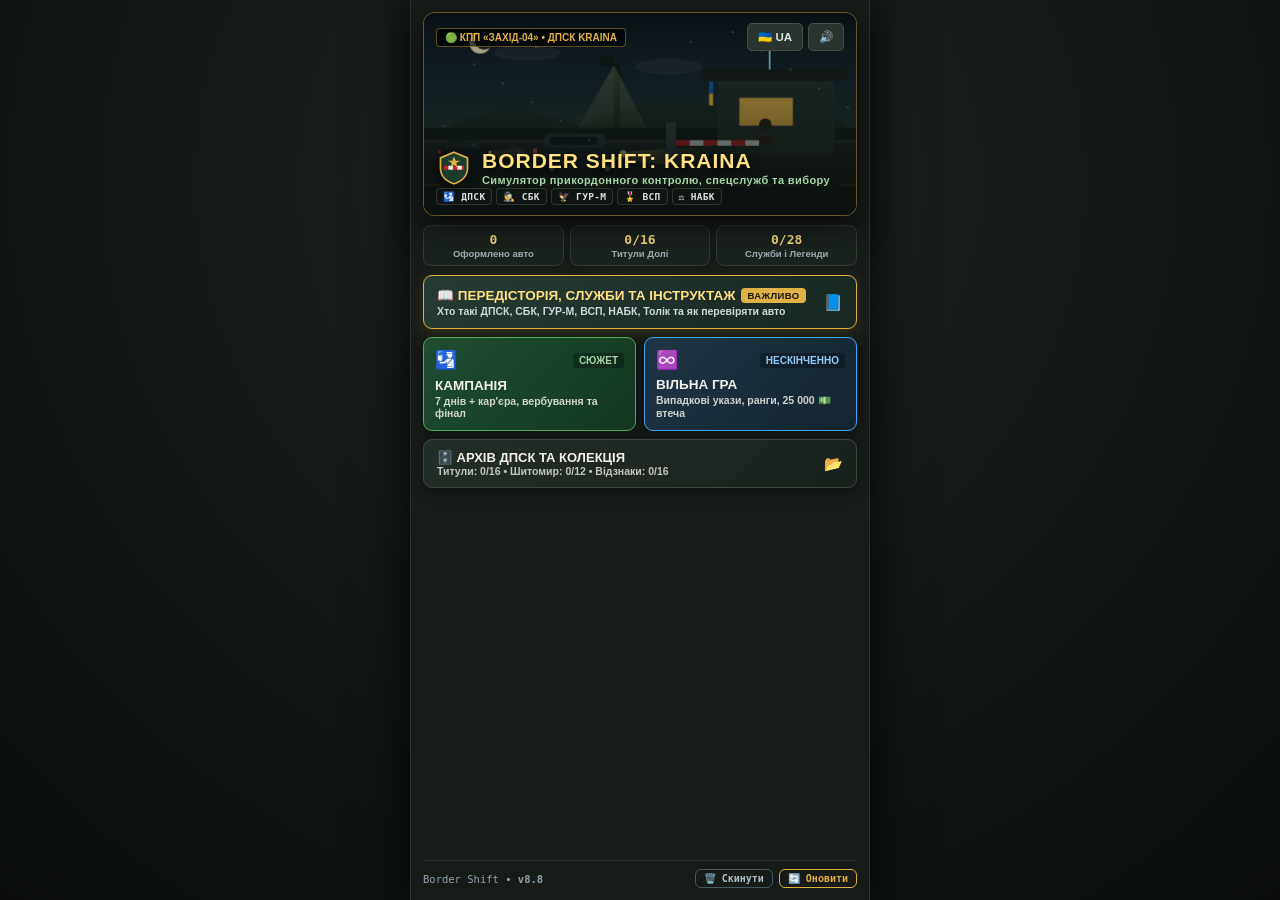
==== commit 904d1e19: "v8.8: deep simulation audit fixes, combo streak, live booth gear, balanced economy & epilogues" ====
--- a/docs/index.html
+++ b/docs/index.html
@@ -9,7 +9,7 @@
   <meta name="apple-mobile-web-app-title" content="Border Shift">
   <link rel="icon" type="image/svg+xml" href="data:image/svg+xml,%3Csvg xmlns='http://www.w3.org/2000/svg' viewBox='0 0 64 64'%3E%3Cdefs%3E%3ClinearGradient id='g' x1='0' y1='0' x2='1' y2='1'%3E%3Cstop offset='0' stop-color='%231B3B2B'/%3E%3Cstop offset='1' stop-color='%230E1914'/%3E%3C/linearGradient%3E%3C/defs%3E%3Cpath d='M32 4L56 14v18c0 14-10 24-24 28C18 56 8 46 8 32V14L32 4z' fill='url(%23g)' stroke='%23E0B145' stroke-width='3'/%3E%3Crect x='14' y='28' width='36' height='7' rx='2' fill='%23C62828'/%3E%3Crect x='22' y='28' width='8' height='7' fill='%23ECEFF1'/%3E%3Crect x='38' y='28' width='8' height='7' fill='%23ECEFF1'/%3E%3Cpolygon points='32,12 35,20 43,20 36,24 38,32 32,27 26,32 28,24 21,20 29,20' fill='%23E0B145'/%3E%3C/svg%3E">
   <link rel="manifest" href="./manifest.json">
-  <link rel="stylesheet" href="./styles.css?v=8.7">
+  <link rel="stylesheet" href="./styles.css?v=8.8">
   <title>Border Shift: Kraina</title>
 </head>
 <body>
@@ -54,6 +54,6 @@
     <div id="encounter-options" style="display: flex; flex-direction: column; gap: 8px;"></div>
   </dialog>
 
-  <script src="./game.js?v=8.7"></script>
+  <script src="./game.js?v=8.8"></script>
 </body>
 </html>
--- a/docs/styles.css
+++ b/docs/styles.css
@@ -1278,3 +1278,83 @@
   outline: 2px solid #FF5252;
   background-color: rgba(255, 82, 82, 0.12);
 }
+
+/* === V8.8 COMBO, RULE STRIP, DESK BADGES & SHIFT GRADE === */
+.combo-pill {
+  display: inline-block;
+  background: linear-gradient(135deg, #FF6D00 0%, #FFB300 100%);
+  color: #1A1208;
+  font-weight: 900;
+  font-size: 10px;
+  padding: 1px 6px;
+  border-radius: 10px;
+  box-shadow: 0 0 8px rgba(255, 179, 0, 0.45);
+}
+
+.daily-rule-strip {
+  background: rgba(224, 177, 69, 0.14);
+  border: 1px solid rgba(224, 177, 69, 0.55);
+  color: #FFE082;
+  font-size: 10.5px;
+  font-weight: 800;
+  padding: 3px 8px;
+  border-radius: 5px;
+  text-align: center;
+}
+
+.desk-doc-badge {
+  position: absolute;
+  top: 5px;
+  right: 6px;
+  font-size: 11px;
+  line-height: 1;
+  padding: 2px 4px;
+  border-radius: 4px;
+}
+
+.desk-doc-badge.seen {
+  background: rgba(46, 125, 50, 0.25);
+}
+
+.desk-doc-badge.spot {
+  background: rgba(198, 40, 40, 0.85);
+  color: #FFF;
+}
+
+.desk-doc-item.doc-spotted {
+  box-shadow: 0 0 0 2px #FF5252, 0 6px 14px rgba(255, 82, 82, 0.35);
+}
+
+.desk-doc-item.doc-checked {
+  opacity: 0.94;
+}
+
+.shift-grade-badge {
+  font-family: monospace;
+  font-size: 13px;
+  font-weight: 900;
+  padding: 4px 10px;
+  border-radius: 6px;
+  border: 1.5px solid #E0B145;
+  background: #242C27;
+  color: #FFE082;
+}
+
+.shift-grade-badge.grade-S {
+  background: linear-gradient(135deg, #FF8F00 0%, #FFD54F 100%);
+  color: #1A1208;
+  border-color: #FFF8E1;
+  box-shadow: 0 0 12px rgba(255, 213, 79, 0.5);
+}
+
+.shift-grade-badge.grade-A {
+  background: #1B5E20;
+  border-color: #81C784;
+  color: #E8F5E9;
+}
+
+.shift-grade-badge.grade-D {
+  background: #6A1B1B;
+  border-color: #EF5350;
+  color: #FFCDD2;
+}
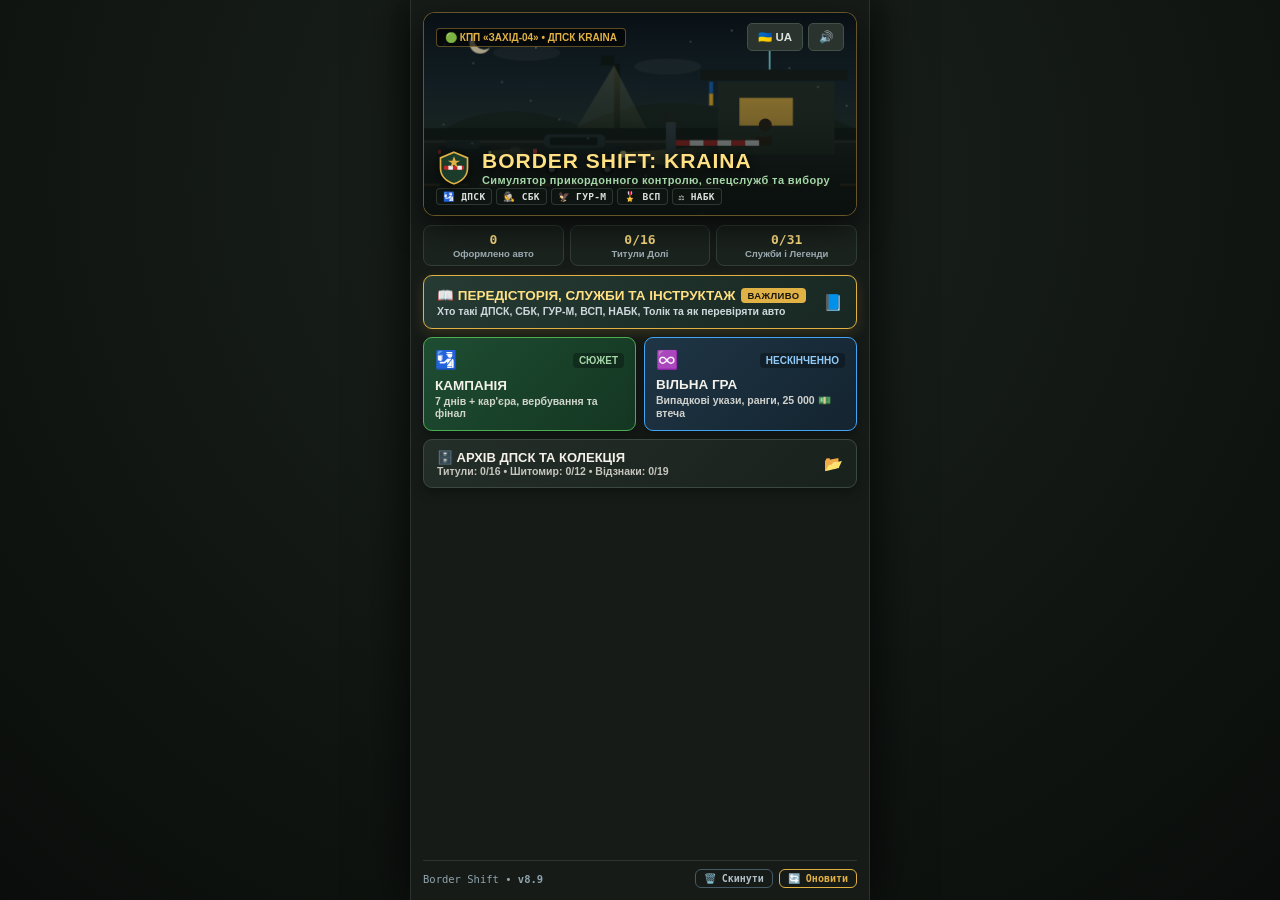
==== commit fe733e92: "v8.9: stamp slam+haptics, bribe haggling, live phone calls, Vasya 4-act arc, dynamic weather" ====
--- a/docs/index.html
+++ b/docs/index.html
@@ -9,11 +9,12 @@
   <meta name="apple-mobile-web-app-title" content="Border Shift">
   <link rel="icon" type="image/svg+xml" href="data:image/svg+xml,%3Csvg xmlns='http://www.w3.org/2000/svg' viewBox='0 0 64 64'%3E%3Cdefs%3E%3ClinearGradient id='g' x1='0' y1='0' x2='1' y2='1'%3E%3Cstop offset='0' stop-color='%231B3B2B'/%3E%3Cstop offset='1' stop-color='%230E1914'/%3E%3C/linearGradient%3E%3C/defs%3E%3Cpath d='M32 4L56 14v18c0 14-10 24-24 28C18 56 8 46 8 32V14L32 4z' fill='url(%23g)' stroke='%23E0B145' stroke-width='3'/%3E%3Crect x='14' y='28' width='36' height='7' rx='2' fill='%23C62828'/%3E%3Crect x='22' y='28' width='8' height='7' fill='%23ECEFF1'/%3E%3Crect x='38' y='28' width='8' height='7' fill='%23ECEFF1'/%3E%3Cpolygon points='32,12 35,20 43,20 36,24 38,32 32,27 26,32 28,24 21,20 29,20' fill='%23E0B145'/%3E%3C/svg%3E">
   <link rel="manifest" href="./manifest.json">
-  <link rel="stylesheet" href="./styles.css?v=8.8">
+  <link rel="stylesheet" href="./styles.css?v=8.9">
   <title>Border Shift: Kraina</title>
 </head>
 <body>
   <main id="app-shell" aria-live="polite"></main>
+  <div id="stamp-slam-host" aria-hidden="true"></div>
 
   <!-- Native modal dialog for Rules (light-dismissable) -->
   <dialog id="rules-dialog" closedby="any" aria-labelledby="rules-dialog-title">
@@ -54,6 +55,6 @@
     <div id="encounter-options" style="display: flex; flex-direction: column; gap: 8px;"></div>
   </dialog>
 
-  <script src="./game.js?v=8.8"></script>
+  <script src="./game.js?v=8.9"></script>
 </body>
 </html>
--- a/docs/styles.css
+++ b/docs/styles.css
@@ -1358,3 +1358,150 @@
   border-color: #EF5350;
   color: #FFCDD2;
 }
+
+/* === V8.9 STAMP SLAM, LIVE PHONE CALL, HAGGLE & WEATHER === */
+.stamp-slam-overlay {
+  position: fixed;
+  inset: 0;
+  display: flex;
+  align-items: center;
+  justify-content: center;
+  pointer-events: none;
+  z-index: 95;
+}
+
+.stamp-slam-badge {
+  font-family: monospace;
+  font-size: 22px;
+  font-weight: 900;
+  letter-spacing: 1.5px;
+  text-transform: uppercase;
+  padding: 10px 20px;
+  border-radius: 8px;
+  border: 4px double currentColor;
+  background: rgba(16, 20, 18, 0.88);
+  box-shadow: 0 12px 32px rgba(0, 0, 0, 0.72), inset 0 0 12px rgba(0, 0, 0, 0.45);
+  animation: stampSlamIn 0.65s cubic-bezier(0.18, 0.96, 0.32, 1) forwards;
+}
+
+.stamp-approve { color: #69F0AE; }
+.stamp-deny { color: #FF5252; }
+.stamp-detain { color: #40C4FF; }
+.stamp-bribe { color: #FFD54F; }
+.stamp-warn { color: #FFAB40; }
+.stamp-error { color: #FF1744; }
+
+@keyframes stampSlamIn {
+  0% { opacity: 0; transform: scale(2.15) rotate(-14deg); }
+  22% { opacity: 1; transform: scale(0.95) rotate(-5deg); }
+  36% { opacity: 1; transform: scale(1.03) rotate(-6deg); }
+  78% { opacity: 0.96; transform: scale(1.0) rotate(-6deg); }
+  100% { opacity: 0; transform: scale(0.94) rotate(-6deg) translateY(-10px); }
+}
+
+.desk-slam-shake {
+  animation: deskSlamShake 0.22s ease-out;
+}
+
+@keyframes deskSlamShake {
+  0% { transform: translate(0, 0); }
+  25% { transform: translate(-2px, 3px); }
+  55% { transform: translate(2px, -2px); }
+  100% { transform: translate(0, 0); }
+}
+
+.phone-call-bar {
+  display: flex;
+  align-items: center;
+  justify-content: space-between;
+  gap: 8px;
+  background: #231F16;
+  border: 1.5px solid #FFB300;
+  border-radius: 7px;
+  padding: 6px 9px;
+}
+
+.phone-call-bar.ringing {
+  animation: phonePulse 0.9s ease-in-out infinite;
+  background: linear-gradient(90deg, #2E2312 0%, #3E2D13 100%);
+}
+
+.phone-call-bar.active {
+  flex-direction: column;
+  align-items: stretch;
+  background: #1B241E;
+  border-color: #66BB6A;
+}
+
+.phone-ring-icon {
+  font-size: 18px;
+  display: inline-block;
+  animation: phoneWiggle 0.45s ease-in-out infinite;
+}
+
+@keyframes phonePulse {
+  0%, 100% { box-shadow: 0 0 0 rgba(255, 179, 0, 0.25); }
+  50% { box-shadow: 0 0 12px rgba(255, 179, 0, 0.65); }
+}
+
+@keyframes phoneWiggle {
+  0%, 100% { transform: rotate(-10deg); }
+  50% { transform: rotate(12deg); }
+}
+
+.haggle-row {
+  display: flex;
+  gap: 5px;
+  margin-top: 4px;
+  align-items: stretch;
+}
+
+.btn-haggle {
+  background: #512DA8;
+  color: #FFF59D;
+  border: 1px solid #9575CD;
+  padding: 5px 8px;
+  font-size: 11px;
+  font-weight: 800;
+  white-space: nowrap;
+  flex-shrink: 0;
+}
+
+.weather-pill {
+  background: rgba(255, 255, 255, 0.08);
+  border: 1px solid rgba(255, 255, 255, 0.22);
+  color: #E0F2F1;
+  font-size: 10px;
+  font-weight: 800;
+  padding: 1px 6px;
+  border-radius: 10px;
+}
+
+.weather-clear-btn {
+  background: #1C313A;
+  color: #B2EBF2;
+  border: 1px solid #4DD0E1;
+  padding: 3px 7px;
+  font-size: 10.5px;
+  font-weight: 800;
+  width: 100%;
+  margin-bottom: 4px;
+  border-radius: 5px;
+}
+
+.weather-briefing-card {
+  background: #17232A;
+  border: 1px solid #455A64;
+  border-left: 4px solid #4FC3F7;
+  border-radius: 7px;
+  padding: 7px 10px;
+}
+
+.doc-paper.storm-flicker {
+  animation: stormDocFlicker 6.5s infinite;
+}
+
+@keyframes stormDocFlicker {
+  0%, 72%, 76%, 80%, 100% { filter: brightness(1); }
+  73%, 78% { filter: brightness(0.68); }
+}
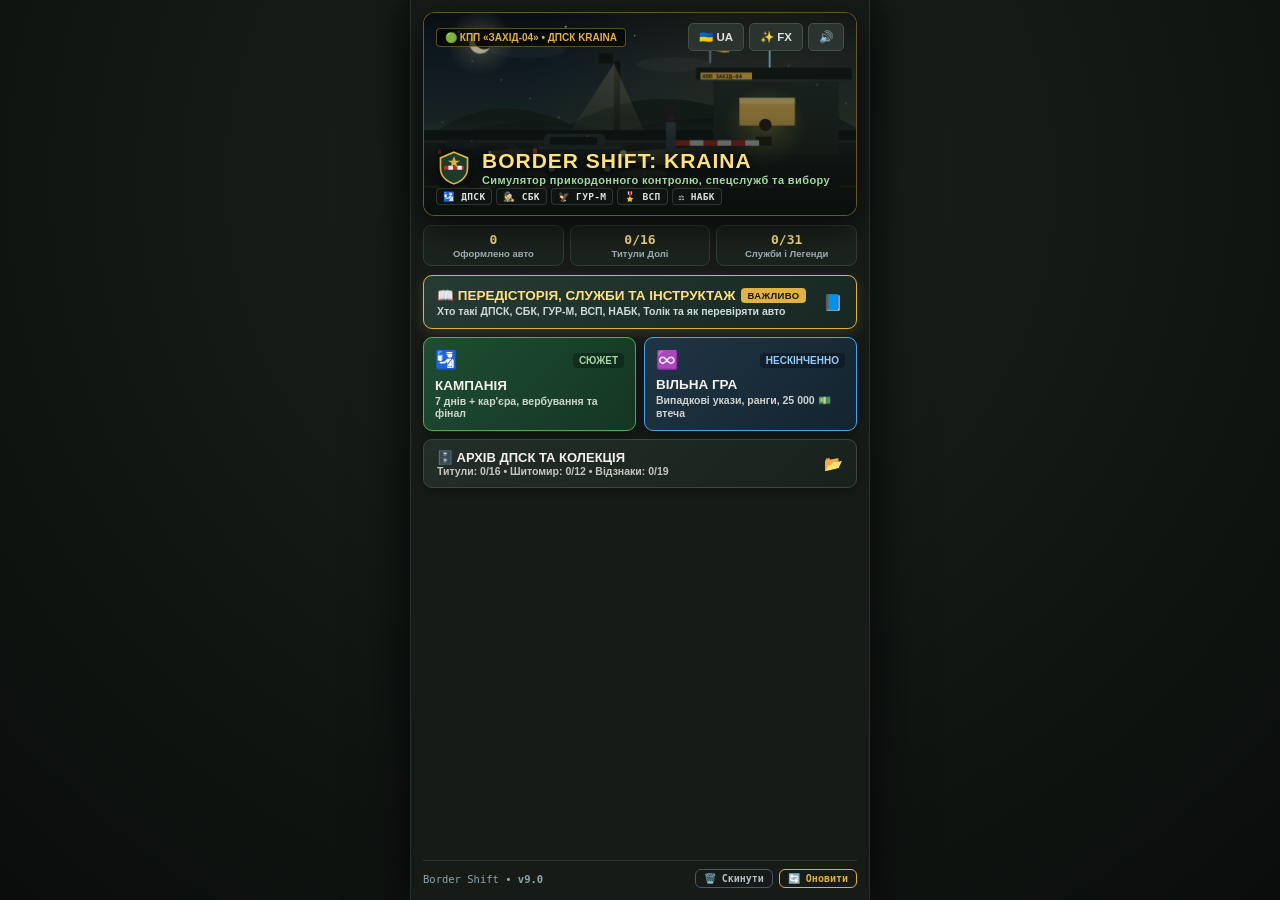
==== commit 9f1da956: "v9.0: graphics, HiDPI canvas VFX, holographic docs, floating feedback & motion controls" ====
--- a/docs/index.html
+++ b/docs/index.html
@@ -9,12 +9,13 @@
   <meta name="apple-mobile-web-app-title" content="Border Shift">
   <link rel="icon" type="image/svg+xml" href="data:image/svg+xml,%3Csvg xmlns='http://www.w3.org/2000/svg' viewBox='0 0 64 64'%3E%3Cdefs%3E%3ClinearGradient id='g' x1='0' y1='0' x2='1' y2='1'%3E%3Cstop offset='0' stop-color='%231B3B2B'/%3E%3Cstop offset='1' stop-color='%230E1914'/%3E%3C/linearGradient%3E%3C/defs%3E%3Cpath d='M32 4L56 14v18c0 14-10 24-24 28C18 56 8 46 8 32V14L32 4z' fill='url(%23g)' stroke='%23E0B145' stroke-width='3'/%3E%3Crect x='14' y='28' width='36' height='7' rx='2' fill='%23C62828'/%3E%3Crect x='22' y='28' width='8' height='7' fill='%23ECEFF1'/%3E%3Crect x='38' y='28' width='8' height='7' fill='%23ECEFF1'/%3E%3Cpolygon points='32,12 35,20 43,20 36,24 38,32 32,27 26,32 28,24 21,20 29,20' fill='%23E0B145'/%3E%3C/svg%3E">
   <link rel="manifest" href="./manifest.json">
-  <link rel="stylesheet" href="./styles.css?v=8.9">
+  <link rel="stylesheet" href="./styles.css?v=9.0">
   <title>Border Shift: Kraina</title>
 </head>
 <body>
   <main id="app-shell" aria-live="polite"></main>
   <div id="stamp-slam-host" aria-hidden="true"></div>
+  <div id="fx-float-host" aria-hidden="true"></div>
 
   <!-- Native modal dialog for Rules (light-dismissable) -->
   <dialog id="rules-dialog" closedby="any" aria-labelledby="rules-dialog-title">
@@ -55,6 +56,6 @@
     <div id="encounter-options" style="display: flex; flex-direction: column; gap: 8px;"></div>
   </dialog>
 
-  <script src="./game.js?v=8.9"></script>
+  <script src="./game.js?v=9.0"></script>
 </body>
 </html>
--- a/docs/styles.css
+++ b/docs/styles.css
@@ -52,11 +52,19 @@
   border: none;
   border-radius: 6px;
   font-weight: 700;
-  transition: transform 0.08s ease, filter 0.15s ease;
+  translate: 0px 0px;
+  scale: 1;
+  transition: translate 0.08s ease, scale 0.08s ease, filter 0.15s ease;
 }
 
 button:active:not(:disabled) {
-  transform: translateY(1px) scale(0.985);
+  translate: 0px 1px;
+  scale: 0.985;
+}
+
+@supports not (translate: 0px) {
+  button { transition: transform 0.08s ease, filter 0.15s ease; }
+  button:active:not(:disabled) { transform: translateY(1px) scale(0.985); }
 }
 
 button:disabled {
@@ -750,8 +758,11 @@
 .desk-table-surface {
   flex: 1;
   min-height: 170px;
-  background: radial-gradient(circle at 50% 35%, #4A3928 0%, #2F2318 100%);
-  border: 1px dashed rgba(224, 177, 69, 0.28);
+  background:
+    repeating-linear-gradient(90deg, rgba(255, 255, 255, 0.015) 0 18px, rgba(0, 0, 0, 0.03) 18px 36px),
+    radial-gradient(circle at 50% 24%, #5A442E 0%, #2F2217 64%, #1E150E 100%);
+  border: 1px dashed rgba(224, 177, 69, 0.34);
+  box-shadow: inset 0 6px 18px rgba(0, 0, 0, 0.52);
   border-radius: 6px;
   padding: 12px 10px;
   display: grid;
@@ -770,13 +781,27 @@
   min-height: 76px;
   text-align: left;
   box-shadow: 0 5px 12px rgba(0, 0, 0, 0.45), inset 0 1px 0 rgba(255, 255, 255, 0.18);
-  transition: transform 0.14s ease, box-shadow 0.14s ease;
+  translate: 0px 0px;
+  scale: 1;
+  rotate: 0deg;
+  transition: translate 0.16s ease, scale 0.16s ease, rotate 0.16s ease, box-shadow 0.16s ease;
   position: relative;
 }
-.desk-doc-item:hover { transform: translateY(-2px) scale(1.02); box-shadow: 0 8px 16px rgba(0, 0, 0, 0.55); }
-.desk-doc-item:nth-child(odd) { transform: rotate(-1.2deg); }
-.desk-doc-item:nth-child(even) { transform: rotate(1.1deg); }
-.desk-doc-item:hover:nth-child(odd), .desk-doc-item:hover:nth-child(even) { transform: translateY(-2px) rotate(0deg); }
+.desk-doc-item:nth-child(odd) { rotate: -1.2deg; }
+.desk-doc-item:nth-child(even) { rotate: 1.1deg; }
+.desk-doc-item:hover {
+  translate: 0px -3px;
+  scale: 1.025;
+  rotate: 0deg;
+  box-shadow: 0 9px 18px rgba(0, 0, 0, 0.58);
+}
+@supports not (translate: 0px) {
+  .desk-doc-item { transition: transform 0.16s ease, box-shadow 0.16s ease; }
+  .desk-doc-item:hover { transform: translateY(-3px) scale(1.025); box-shadow: 0 9px 18px rgba(0, 0, 0, 0.58); }
+  .desk-doc-item:nth-child(odd) { transform: rotate(-1.2deg); }
+  .desk-doc-item:nth-child(even) { transform: rotate(1.1deg); }
+  .desk-doc-item:hover:nth-child(odd), .desk-doc-item:hover:nth-child(even) { transform: translateY(-3px) rotate(0deg); }
+}
 
 .shift-log-box {
   position: relative;
@@ -970,8 +995,19 @@
   background: linear-gradient(135deg, #242E28 0%, #19211C 100%);
   border: 1px solid #3A483F;
   box-shadow: 0 4px 12px rgba(0,0,0,0.35);
-}
-.game-btn:hover { filter: brightness(1.1); transform: translateY(-1px); }
+  translate: 0px 0px;
+  scale: 1;
+  transition: translate 0.14s ease, scale 0.14s ease, filter 0.15s ease, box-shadow 0.15s ease;
+}
+.game-btn:hover {
+  filter: brightness(1.1);
+  translate: 0px -2px;
+  box-shadow: 0 7px 16px rgba(0, 0, 0, 0.48);
+}
+@supports not (translate: 0px) {
+  .game-btn { transition: transform 0.14s ease, filter 0.15s ease; }
+  .game-btn:hover { filter: brightness(1.1); transform: translateY(-2px); }
+}
 .game-btn-primary {
   background: linear-gradient(135deg, #1E4D32 0%, #143622 100%);
   border-color: #4CAF50;
@@ -1207,11 +1243,8 @@
   text-align: center;
 }
 
-/* Native <dialog> styling per modern-web-guidance */
-dialog[open] {
-  display: flex;
-  flex-direction: column;
-  gap: 12px;
+/* Native <dialog> styling + smooth entry/exit per modern-web-guidance */
+dialog {
   margin: auto;
   width: min(92vw, 410px);
   max-height: 86dvh;
@@ -1221,6 +1254,23 @@
   border: 2px solid var(--accent-mustard);
   border-radius: 12px;
   padding: 18px;
+  box-shadow: 0 18px 48px rgba(0, 0, 0, 0.72);
+  opacity: 0;
+  translate: 0 12px;
+  transition:
+    opacity 0.22s ease-out,
+    translate 0.22s ease-out,
+    display 0.22s,
+    overlay 0.22s;
+  transition-behavior: allow-discrete;
+}
+
+dialog[open] {
+  display: flex;
+  flex-direction: column;
+  gap: 12px;
+  opacity: 1;
+  translate: 0 0;
 }
 
 dialog:modal {
@@ -1229,8 +1279,45 @@
 
 dialog::backdrop {
   background-color: rgba(10, 14, 12, 0.84);
+  backdrop-filter: blur(3px);
   overflow: hidden;
   overscroll-behavior: contain;
+  opacity: 0;
+  transition:
+    opacity 0.22s ease-out,
+    display 0.22s,
+    overlay 0.22s;
+  transition-behavior: allow-discrete;
+}
+
+dialog[open]::backdrop {
+  opacity: 1;
+}
+
+@starting-style {
+  dialog[open] {
+    opacity: 0;
+    translate: 0 12px;
+  }
+  dialog[open]::backdrop {
+    opacity: 0;
+  }
+}
+
+@media (prefers-reduced-motion: reduce) {
+  dialog,
+  dialog[open],
+  dialog::backdrop {
+    translate: none;
+    transition: opacity 0.14s ease, display 0.14s, overlay 0.14s;
+    transition-behavior: allow-discrete;
+  }
+  @starting-style {
+    dialog[open] {
+      opacity: 0;
+      translate: none;
+    }
+  }
 }
 
 /* === POINT-OUT INSPECTION MODE === */
@@ -1497,11 +1584,214 @@
   padding: 7px 10px;
 }
 
+/* Calm WCAG-safe storm booth ambient dim (at most once every 7s) */
 .doc-paper.storm-flicker {
-  animation: stormDocFlicker 6.5s infinite;
-}
-
-@keyframes stormDocFlicker {
-  0%, 72%, 76%, 80%, 100% { filter: brightness(1); }
-  73%, 78% { filter: brightness(0.68); }
-}
+  animation: stormDocDim 7.2s ease-in-out infinite;
+}
+
+@keyframes stormDocDim {
+  0%, 76%, 100% { filter: brightness(1); }
+  88% { filter: brightness(0.76); }
+}
+
+/* === V9.0 GRAPHICS, DOCUMENTS & FEEDBACK POLISH === */
+.doc-paper {
+  position: relative;
+  overflow: hidden;
+}
+
+.doc-paper > * {
+  position: relative;
+  z-index: 1;
+}
+
+.doc-watermark-emblem {
+  position: absolute;
+  inset: 0;
+  pointer-events: none;
+  z-index: 0;
+  opacity: 0.065;
+  background-image:
+    radial-gradient(circle at 50% 54%, transparent 32px, currentColor 32px 34px, transparent 34px 42px, currentColor 42px 43px, transparent 43px),
+    radial-gradient(circle at 50% 54%, currentColor 0 8px, transparent 8px);
+}
+
+.doc-holo-strip {
+  position: absolute;
+  top: 0;
+  right: 8px;
+  width: 14px;
+  height: 100%;
+  pointer-events: none;
+  z-index: 0;
+  opacity: 0.36;
+  background: linear-gradient(
+    180deg,
+    rgba(0, 229, 255, 0.45) 0%,
+    rgba(224, 177, 69, 0.55) 28%,
+    rgba(179, 136, 255, 0.48) 56%,
+    rgba(105, 240, 174, 0.48) 84%,
+    rgba(0, 229, 255, 0.45) 100%
+  );
+  background-size: 100% 220%;
+}
+
+.stamp-slam-badge {
+  position: relative;
+}
+
+.stamp-slam-badge::after {
+  content: "";
+  position: absolute;
+  inset: -4px;
+  border-radius: 10px;
+  border: 2px solid currentColor;
+  pointer-events: none;
+  opacity: 0;
+  animation: stampInkRing 0.55s ease-out forwards;
+}
+
+@keyframes stampInkRing {
+  0% { opacity: 0.85; scale: 0.92; }
+  100% { opacity: 0; scale: 1.28; }
+}
+
+#btn-take-bribe {
+  position: relative;
+  overflow: hidden;
+  border: 1px solid rgba(255, 213, 79, 0.45);
+  box-shadow: 0 3px 10px rgba(0, 0, 0, 0.38), inset 0 1px 0 rgba(255, 245, 157, 0.24);
+}
+
+#btn-take-bribe::after {
+  content: "";
+  position: absolute;
+  inset: 0;
+  pointer-events: none;
+  background: linear-gradient(115deg, transparent 25%, rgba(255, 236, 179, 0.22) 50%, transparent 75%);
+  background-size: 220% 100%;
+}
+
+#fx-float-host {
+  position: fixed;
+  top: 58px;
+  left: 50%;
+  transform: translateX(-50%);
+  width: min(92vw, 420px);
+  pointer-events: none;
+  z-index: 96;
+}
+
+.fx-float-stack {
+  display: flex;
+  flex-wrap: wrap;
+  justify-content: center;
+  gap: 6px;
+}
+
+.fx-float-chip {
+  font-family: monospace;
+  font-size: 12px;
+  font-weight: 900;
+  padding: 4px 10px;
+  border-radius: 999px;
+  border: 1.5px solid currentColor;
+  background: rgba(14, 18, 16, 0.92);
+  box-shadow: 0 6px 16px rgba(0, 0, 0, 0.65);
+  animation: fxFloatRise 1s cubic-bezier(0.2, 0.9, 0.3, 1) forwards;
+  animation-delay: calc(var(--fx-i, 0) * 65ms);
+}
+
+.fx-gold { color: #FFD54F; }
+.fx-usd { color: #69F0AE; }
+.fx-red { color: #FF5252; }
+.fx-combo { color: #FFAB40; }
+.fx-cyan { color: #40C4FF; }
+
+@keyframes fxFloatRise {
+  0% { opacity: 0; translate: 0 10px; scale: 0.85; }
+  18% { opacity: 1; translate: 0 -2px; scale: 1.05; }
+  75% { opacity: 0.95; translate: 0 -22px; scale: 1; }
+  100% { opacity: 0; translate: 0 -34px; scale: 0.94; }
+}
+
+@keyframes hudValPop {
+  0% { scale: 1; }
+  35% { scale: 1.14; }
+  100% { scale: 1; }
+}
+
+@keyframes deskDocDeal {
+  0% { opacity: 0; translate: 0 14px; scale: 0.93; }
+  100% { opacity: 1; translate: 0 0; scale: 1; }
+}
+
+@keyframes holoShimmer {
+  0% { background-position: 0% 0%; }
+  50% { background-position: 0% 100%; }
+  100% { background-position: 0% 0%; }
+}
+
+@keyframes bribeSheen {
+  0% { background-position: 140% 0; }
+  100% { background-position: -80% 0; }
+}
+
+@media (prefers-reduced-motion: no-preference) {
+  .hud-val-pop {
+    animation: hudValPop 0.36s cubic-bezier(0.22, 1.35, 0.36, 1);
+  }
+  .desk-doc-deal {
+    animation: deskDocDeal 0.3s cubic-bezier(0.22, 1, 0.36, 1) backwards;
+    animation-delay: var(--doc-delay, 0ms);
+  }
+  .doc-holo-strip {
+    animation: holoShimmer 4.5s ease-in-out infinite;
+  }
+  #btn-take-bribe::after {
+    animation: bribeSheen 3.2s ease-in-out infinite;
+  }
+}
+
+@media (prefers-reduced-motion: reduce) {
+  .phone-call-bar.ringing,
+  .phone-ring-icon,
+  .menu-badge-new,
+  .oblik-live-dot,
+  .doc-paper.storm-flicker,
+  .doc-holo-strip,
+  .hud-val-pop,
+  .desk-doc-deal,
+  .stamp-slam-badge::after,
+  .fx-float-chip,
+  #btn-take-bribe::after {
+    animation: none;
+  }
+  .desk-doc-item:hover,
+  .game-btn:hover,
+  button:active:not(:disabled) {
+    translate: none;
+    scale: 1;
+  }
+}
+
+body.reduce-motion .phone-call-bar.ringing,
+body.reduce-motion .phone-ring-icon,
+body.reduce-motion .menu-badge-new,
+body.reduce-motion .oblik-live-dot,
+body.reduce-motion .doc-paper.storm-flicker,
+body.reduce-motion .doc-holo-strip,
+body.reduce-motion .hud-val-pop,
+body.reduce-motion .desk-doc-deal,
+body.reduce-motion .stamp-slam-badge::after,
+body.reduce-motion .fx-float-chip,
+body.reduce-motion #btn-take-bribe::after {
+  animation: none;
+}
+
+body.reduce-motion .desk-doc-item:hover,
+body.reduce-motion .game-btn:hover,
+body.reduce-motion button:active:not(:disabled) {
+  translate: none;
+  scale: 1;
+}
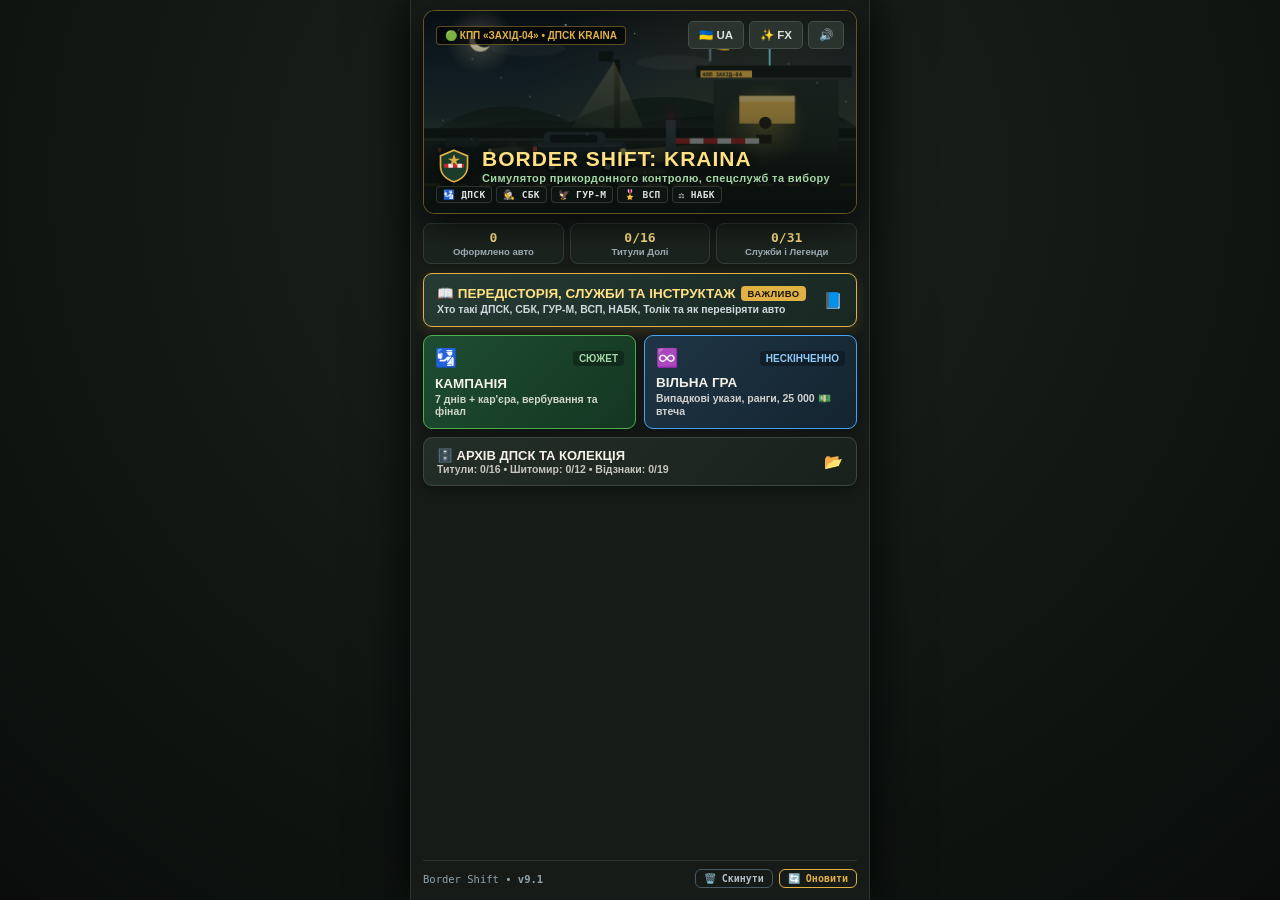
==== commit 3d291e32: "v9.1: sticky decision dock, spacious dialogue & bribe strip, quick doc tabs, compact mobile layout" ====
--- a/docs/index.html
+++ b/docs/index.html
@@ -9,7 +9,7 @@
   <meta name="apple-mobile-web-app-title" content="Border Shift">
   <link rel="icon" type="image/svg+xml" href="data:image/svg+xml,%3Csvg xmlns='http://www.w3.org/2000/svg' viewBox='0 0 64 64'%3E%3Cdefs%3E%3ClinearGradient id='g' x1='0' y1='0' x2='1' y2='1'%3E%3Cstop offset='0' stop-color='%231B3B2B'/%3E%3Cstop offset='1' stop-color='%230E1914'/%3E%3C/linearGradient%3E%3C/defs%3E%3Cpath d='M32 4L56 14v18c0 14-10 24-24 28C18 56 8 46 8 32V14L32 4z' fill='url(%23g)' stroke='%23E0B145' stroke-width='3'/%3E%3Crect x='14' y='28' width='36' height='7' rx='2' fill='%23C62828'/%3E%3Crect x='22' y='28' width='8' height='7' fill='%23ECEFF1'/%3E%3Crect x='38' y='28' width='8' height='7' fill='%23ECEFF1'/%3E%3Cpolygon points='32,12 35,20 43,20 36,24 38,32 32,27 26,32 28,24 21,20 29,20' fill='%23E0B145'/%3E%3C/svg%3E">
   <link rel="manifest" href="./manifest.json">
-  <link rel="stylesheet" href="./styles.css?v=9.0">
+  <link rel="stylesheet" href="./styles.css?v=9.1">
   <title>Border Shift: Kraina</title>
 </head>
 <body>
@@ -56,6 +56,6 @@
     <div id="encounter-options" style="display: flex; flex-direction: column; gap: 8px;"></div>
   </dialog>
 
-  <script src="./game.js?v=9.0"></script>
+  <script src="./game.js?v=9.1"></script>
 </body>
 </html>
--- a/docs/styles.css
+++ b/docs/styles.css
@@ -20,6 +20,10 @@
   padding: 0;
 }
 
+html {
+  scroll-padding-bottom: 76px;
+}
+
 body {
   background-color: #0D110F;
   background-image: radial-gradient(circle at 50% 20%, #1B231E 0%, #0A0D0B 100%);
@@ -32,6 +36,8 @@
 }
 
 main#app-shell {
+  --shell-px: 12px;
+  --shell-pb: 12px;
   width: 100%;
   max-width: 460px;
   min-height: 100dvh;
@@ -40,8 +46,8 @@
   border-right: 1px solid #2A332D;
   display: flex;
   flex-direction: column;
-  padding: 12px;
-  gap: 8px;
+  padding: 10px var(--shell-px) var(--shell-pb);
+  gap: 7px;
   box-shadow: 0 0 48px rgba(0, 0, 0, 0.85);
 }
 
@@ -251,10 +257,10 @@
   background-color: var(--card-slate);
   border: 1px solid #354039;
   border-radius: 8px;
-  padding: 7px 10px;
-  display: flex;
-  flex-direction: column;
-  gap: 4px;
+  padding: 5px 9px;
+  display: flex;
+  flex-direction: column;
+  gap: 3px;
 }
 
 .row-between {
@@ -338,18 +344,34 @@
 
 .booth-row {
   display: flex;
+  align-items: flex-start;
   gap: 8px;
-  height: 172px;
 }
 
 .booth-canvas-wrap {
-  flex: 0 0 42%;
-  height: 100%;
+  flex: 0 0 43%;
+  aspect-ratio: 200 / 172;
+  height: auto;
   border-radius: 8px;
   overflow: hidden;
   border: 2.5px solid #333E38;
   position: relative;
   cursor: pointer;
+}
+
+.weather-clear-overlay {
+  position: absolute;
+  inset: auto 4px 4px 4px;
+  z-index: 4;
+  background: rgba(16, 26, 34, 0.90);
+  color: #B2EBF2;
+  border: 1px solid #4DD0E1;
+  padding: 4px 6px;
+  font-size: 10px;
+  font-weight: 800;
+  border-radius: 5px;
+  box-shadow: 0 2px 8px rgba(0, 0, 0, 0.65);
+  text-align: center;
 }
 
 .booth-shake {
@@ -419,21 +441,49 @@
 }
 
 .dialogue-box {
-  flex: 1;
+  flex: 1 1 0;
+  min-inline-size: 0;
+  align-self: stretch;
   background-color: var(--card-slate);
   border: 1px solid #354039;
   border-radius: 8px;
-  padding: 8px;
-  display: flex;
-  flex-direction: column;
-  justify-content: space-between;
-  overflow: hidden;
+  padding: 8px 9px;
+  display: flex;
+  flex-direction: column;
+  justify-content: flex-start;
+  gap: 5px;
 }
 
 .dialogue-scroll {
   overflow-y: auto;
   flex: 1;
   padding-right: 2px;
+}
+
+.dialogue-speech-text {
+  font-size: 12.5px;
+  line-height: 1.42;
+  color: #ECEFF1;
+  overflow-wrap: anywhere;
+}
+
+.speech-tag {
+  font-size: 9.5px;
+  font-weight: 800;
+  padding: 1px 6px;
+  border-radius: 999px;
+}
+
+.speech-tag.warn {
+  background: rgba(255, 179, 0, 0.16);
+  color: #FFE082;
+  border: 1px solid rgba(255, 179, 0, 0.45);
+}
+
+.speech-tag.ok {
+  background: rgba(76, 175, 80, 0.18);
+  color: #A5D6A7;
+  border: 1px solid rgba(102, 187, 106, 0.45);
 }
 
 .desk-area {
@@ -479,7 +529,7 @@
   color: var(--paper-ink);
   border-radius: 6px;
   padding: 10px;
-  overflow-y: auto;
+  overflow-y: visible;
   display: flex;
   flex-direction: column;
   gap: 5px;
@@ -805,12 +855,12 @@
 
 .shift-log-box {
   position: relative;
-  height: 44px;
-  min-height: 44px;
+  min-height: 28px;
+  height: auto;
   background: #131915;
   border: 1px solid #2E3B33;
   border-radius: 6px;
-  padding: 4px 8px;
+  padding: 3px 7px;
   display: flex;
   align-items: center;
   justify-content: space-between;
@@ -1337,14 +1387,14 @@
 
 .booth-vehicle-tag {
   background: rgba(255, 255, 255, 0.04);
-  border: 1px solid transparent;
-  border-radius: 4px;
-  padding: 2px 5px;
-  color: #B0BEC5;
-  font-size: 11px;
+  border: 1px solid rgba(255, 255, 255, 0.08);
+  border-radius: 5px;
+  padding: 3px 6px;
+  color: #CFD8DC;
+  font-size: 11.5px;
   text-align: left;
   width: 100%;
-  margin-bottom: 4px;
+  margin-bottom: 0;
 }
 
 .inspect-mode .doc-field-row,
@@ -1598,6 +1648,7 @@
 .doc-paper {
   position: relative;
   overflow: hidden;
+  overflow: clip;
 }
 
 .doc-paper > * {
@@ -1795,3 +1846,144 @@
   translate: none;
   scale: 1;
 }
+
+/* === V9.1 ERGONOMIC BOOTH LAYOUT, FLOATING DOCK & DOCUMENT TABS === */
+.traveler-meta-bar {
+  background-color: var(--card-slate);
+  border: 1px solid #354039;
+  border-radius: 8px;
+  padding: 6px 8px;
+  display: flex;
+  flex-direction: column;
+  gap: 4px;
+}
+
+.bribe-strip {
+  background: linear-gradient(135deg, #2D2216 0%, #211912 100%);
+  border: 1.5px solid rgba(224, 177, 69, 0.55);
+  border-radius: 8px;
+  padding: 6px 8px;
+  display: flex;
+  flex-direction: column;
+  gap: 4px;
+}
+
+.bribe-strip .haggle-row {
+  margin-top: 0;
+}
+
+.bribe-strip .btn-haggle {
+  padding: 7px 10px;
+  font-size: 11.5px;
+}
+
+.doc-tabs-row {
+  display: flex;
+  align-items: center;
+  gap: 5px;
+}
+
+.doc-tabs-bar {
+  display: flex;
+  flex-wrap: nowrap;
+  flex: 1 1 0;
+  min-inline-size: 0;
+  gap: 4px;
+  overflow-x: auto;
+  scroll-snap-type: inline proximity;
+  scrollbar-width: none;
+  padding-bottom: 2px;
+}
+
+.doc-tabs-bar::-webkit-scrollbar {
+  display: none;
+}
+
+.doc-quick-tab {
+  flex: none;
+  scroll-snap-align: start;
+  position: relative;
+  background-color: #2E241C;
+  color: #E0D6C8;
+  padding: 5px 8px 8px;
+  border-radius: 6px 6px 2px 2px;
+  font-size: 11px;
+  font-weight: 700;
+  white-space: nowrap;
+  opacity: 0.78;
+}
+
+.doc-quick-tab.tab-kraina { background-color: #102A43; color: #FFE082; }
+.doc-quick-tab.tab-foreign-burgundy { background-color: #5D1A2B; color: #FDE8E8; }
+.doc-quick-tab.tab-foreign-green { background-color: #1B4332; color: #D8F3DC; }
+.doc-quick-tab.tab-foreign-slate { background-color: #2B2D42; color: #EDF2F4; }
+.doc-quick-tab.tab-customs { background-color: #6D4C1D; color: #FFF8E1; }
+.doc-quick-tab.tab-oblik { background-color: #1B3B2B; color: #A5D6A7; }
+
+.doc-quick-tab[aria-selected="true"] {
+  opacity: 1;
+}
+
+.doc-quick-tab[aria-selected="true"]::after {
+  content: "";
+  position: absolute;
+  inset: auto 0 0;
+  border-block-end: 3px solid var(--accent-mustard);
+}
+
+.doc-fold-pill {
+  flex-shrink: 0;
+  padding: 5px 8px;
+  font-size: 10.5px;
+  background: #2D2218;
+  color: #FFE082;
+  border: 1px solid #6D5239;
+  border-radius: 6px;
+}
+
+.stamps-bar-dock {
+  position: sticky;
+  bottom: 0;
+  z-index: 40;
+  margin-top: auto;
+  margin-inline: calc(var(--shell-px) * -1);
+  margin-bottom: calc(var(--shell-pb) * -1);
+  container-type: scroll-state;
+  container-name: decision-dock;
+}
+
+.stamps-bar-dock .stamps-bar {
+  background: rgba(16, 21, 18, 0.94);
+  backdrop-filter: blur(8px);
+  border-top: 1px solid rgba(224, 177, 69, 0.32);
+  box-shadow: 0 -6px 20px rgba(0, 0, 0, 0.48);
+  padding: 8px var(--shell-px) calc(8px + env(safe-area-inset-bottom, 0px));
+  transition: border-color 0.2s ease, box-shadow 0.2s ease;
+}
+
+@container decision-dock scroll-state(stuck: bottom) {
+  .stamps-bar {
+    border-top-color: rgba(224, 177, 69, 0.68);
+    box-shadow: 0 -10px 28px rgba(0, 0, 0, 0.80);
+  }
+}
+
+@media (max-height: 760px) {
+  main#app-shell {
+    --shell-px: 10px;
+    --shell-pb: 8px;
+    gap: 6px;
+  }
+  .booth-canvas-wrap {
+    flex-basis: 40%;
+  }
+  .desk-table-surface {
+    min-height: 136px;
+    padding: 8px;
+    gap: 7px;
+  }
+  .desk-doc-item {
+    min-height: 64px;
+    padding: 8px 7px;
+  }
+}
